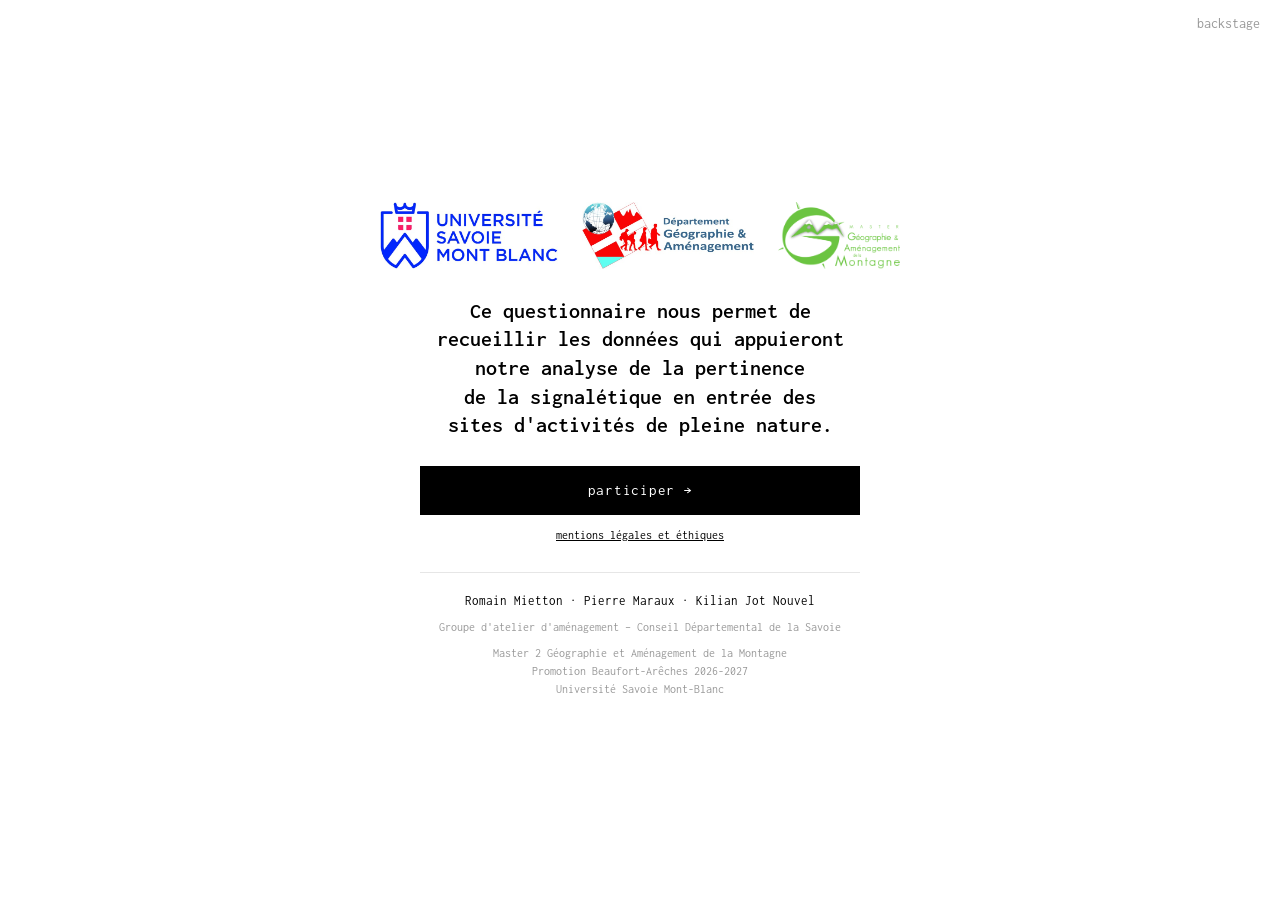
==== index.html @ c164787d "Loupe plus grande sur la situation 2" ====
<!DOCTYPE html>
<html lang="fr">
<head>
  <meta charset="UTF-8">
  <meta name="viewport" content="width=device-width, initial-scale=1.0, viewport-fit=cover">
  <title>Questionnaire sur la pertinence de la signalétique</title>
  <link rel="stylesheet" href="css/style.css?v=5">
</head>
<body class="fixed">

  <main class="center-page home">
    <div class="home-inner">

      <div class="logos">
        <img style="--ar:2.66" src="assets/logos/logo-usmb.jpg" alt="Université Savoie Mont Blanc">
        <img style="--ar:2.59" src="assets/logos/logo-geo.jpg" alt="Département Géographie et Aménagement">
        <img style="--ar:1.82" src="assets/logos/logo-gam.png" alt="Master Géographie et Aménagement de la Montagne">
      </div>

      <h1>Ce questionnaire nous permet de recueillir les données qui appuieront notre analyse de la pertinence de la signalétique en entrée des sites d'activités de pleine nature.</h1>

      <a href="survey.html" class="btn btn-primary btn-full">participer →</a>
      <p class="consent"><button type="button" class="link" id="legalOpen">mentions légales et éthiques</button></p>

      <div class="credits">
        <p class="names">Romain Mietton · Pierre Maraux · Kilian Jot Nouvel</p>
        <p>Groupe d'atelier d'aménagement – Conseil Départemental de la Savoie</p>
        <p>Master 2 Géographie et Aménagement de la Montagne<br>Promotion Beaufort-Arêches 2026-2027<br>Université Savoie Mont-Blanc</p>
      </div>

    </div>
  </main>

  <div class="modal" id="legalModal" hidden>
    <div class="modal-box legal" role="dialog" aria-modal="true" aria-labelledby="legalTitle">
      <h3 id="legalTitle">Mentions légales et éthiques</h3>

      <h4>Cadre de l'enquête</h4>
      <p>Ce questionnaire est réalisé par un groupe d'atelier d'aménagement du Master 2 Géographie et Aménagement de la Montagne (Université Savoie Mont-Blanc), pour le Conseil Départemental de la Savoie. Il porte sur la pertinence de la signalétique en entrée des sites d'activités de pleine nature.</p>

      <h4>Participation volontaire et sans engagement</h4>
      <p>Votre participation est libre et ne vous engage à rien. Vous pouvez la quitter à tout moment en fermant la page : seul un questionnaire terminé est enregistré.</p>

      <h4>Anonymat</h4>
      <p>Les réponses sont anonymes. Le questionnaire ne demande ni nom, ni adresse e-mail, ni numéro de téléphone, et n'enregistre pas votre adresse IP. Les informations de profil (tranche d'âge, situation professionnelle, genre, façon de sortir) servent uniquement à décrire l'ensemble des participants et ne permettent pas de vous identifier.</p>
      <p>Nous enregistrons aussi vos réponses aux questions, l'endroit où vous cliquez sur les images, la durée de réponse et un identifiant aléatoire qui distingue les questionnaires entre eux, sans aucun lien avec votre identité.</p>

      <h4>Utilisation des réponses</h4>
      <p>Les données servent uniquement à l'analyse menée dans le cadre de cet atelier et à sa restitution au Conseil Départemental de la Savoie, sous forme de résultats d'ensemble (statistiques, cartes de chaleur). Elles ne sont ni vendues ni transmises à des tiers à des fins commerciales.</p>

      <h4>Conservation</h4>
      <p>Les réponses ne sont pas conservées au-delà du 1er mars 2027 : elles sont supprimées au plus tard à cette date.</p>

      <h4>Hébergement et sécurité</h4>
      <p>Les réponses sont stockées dans un tableur Google (Google Sheets) géré par l'équipe de l'atelier, dont l'accès est protégé par mot de passe. Le site n'utilise ni cookie de suivi ni outil de mesure d'audience.</p>

      <h4>Vos droits</h4>
      <p>Les réponses étant anonymes, il n'est pas possible de retrouver celles d'une personne en particulier pour les consulter ou les supprimer. En cas de doute, ne validez pas le questionnaire : rien n'est enregistré avant la dernière question.</p>

      <div class="modal-actions"><button class="btn btn-primary" data-close>fermer</button></div>
    </div>
  </div>

  <script src="js/auth.js?v=5"></script>
  <script src="js/db.js?v=5"></script>
  <script>
mountResultsAccess();
  </script>
  <script>
    const legalModal = document.getElementById('legalModal');
    const legalBox = legalModal.querySelector('.modal-box');
    const closeLegal = () => { legalModal.hidden = true; };
    document.getElementById('legalOpen').addEventListener('click', () => { legalModal.hidden = false; legalBox.scrollTop = 0; });
    legalModal.querySelectorAll('[data-close]').forEach(b => b.addEventListener('click', closeLegal));
    legalModal.addEventListener('click', e => { if (e.target === legalModal) closeLegal(); });
    document.addEventListener('keydown', e => { if (e.key === 'Escape') closeLegal(); });
  </script>
</body>
</html>
---- css/style.css ----
@import url('https://fonts.googleapis.com/css2?family=Inconsolata:wght@300;400;500;600;700&display=swap');

:root {
  --bg:          #FFFFFF;
  --text:        #000000;
  --muted:       #999999;
  --soft:        #E6E6E6;
  --accent:      #BB44B9;
  --accent-dark: #802E7F;
  --err:         #FE0000;
  --t:           0.15s ease;
}

*, *::before, *::after { box-sizing: border-box; margin: 0; padding: 0; }

html, body { height: 100%; }
body {
  font-family: 'Inconsolata', ui-monospace, 'Courier New', monospace;
  background: var(--bg);
  color: var(--text);
  font-size: 16px;
  line-height: 1.4;
  -webkit-font-smoothing: antialiased;
  -webkit-tap-highlight-color: transparent;
}
button, input { font-family: inherit; color: inherit; }

body.fixed {
  height: 100vh; height: 100dvh;
  overflow: hidden; overscroll-behavior: none;
}

.progress {
  position: fixed; top: 0; left: 0; right: 0; height: 2px;
  background: var(--soft); z-index: 20;
}
.progress-fill { height: 100%; width: 0; background: var(--accent); transition: width 0.45s ease; }

.back {
  position: fixed; top: 16px; left: 20px; z-index: 20;
  background: none; border: none; cursor: pointer;
  font-size: 14px; color: var(--muted);
  visibility: hidden; transition: color var(--t);
}
.back.visible { visibility: visible; }
@media (hover: hover) { .back:hover { color: var(--text); } }

.stage {
  height: 100vh; height: 100dvh;
  display: flex; align-items: center; justify-content: center;
  padding: 56px 20px 24px; overflow: hidden;
}
.slides { width: 100%; max-width: 440px; }
.stage-signs .slides { max-width: 1100px; }
#signs {
  --sign-w: min(100%, max(220px, calc((100vh - 270px) * 4 / 3)));
  --sign-w: min(100%, max(220px, calc((100dvh - 270px) * 4 / 3)));
}
#signs .sign-meta, #signs .btn-next { width: var(--sign-w); margin-left: auto; margin-right: auto; }
#signs .q-title { text-align: center; }
#signs .btn-next { display: flex; }
#signs .sign-meta { margin-bottom: 8px; }
.slide { display: none; }
.slide.active { display: block; }

@keyframes enterFwd  { from { opacity: 0; transform: translateY(10px); }  to { opacity: 1; transform: none; } }
@keyframes enterBack { from { opacity: 0; transform: translateY(-10px); } to { opacity: 1; transform: none; } }
@keyframes exitFwd   { from { opacity: 1; } to { opacity: 0; transform: translateY(-8px); } }
@keyframes exitBack  { from { opacity: 1; } to { opacity: 0; transform: translateY(8px); } }

.q-tag {
  font-size: 12px; letter-spacing: 0.16em; text-transform: lowercase;
  color: var(--muted); margin-bottom: 10px;
}
.q-title { font-size: 22px; font-weight: 600; line-height: 1.25; margin-bottom: 22px; text-wrap: balance; }

.opts { display: grid; gap: 8px; }
.opts.cols-2 { grid-template-columns: 1fr 1fr; }
.opt {
  display: flex; align-items: center; gap: 12px;
  width: 100%; padding: 11px 14px;
  background: var(--bg); border: 1px solid var(--text); border-radius: 0;
  font-size: 15px; text-align: left; cursor: pointer;
  transition: background var(--t), color var(--t);
}

.multi .opt::before {
  content: ''; flex-shrink: 0; width: 12px; height: 12px;
  border: 1px solid currentColor; transition: background var(--t);
}
.multi .opt.sel::before {
  background: #fff url("data:image/svg+xml,%3Csvg xmlns='http://www.w3.org/2000/svg' viewBox='0 0 12 12'%3E%3Cpath d='M2.2 6.3l2.5 2.5 5-5.6' fill='none' stroke='%23000' stroke-width='1.8' stroke-linecap='round' stroke-linejoin='round'/%3E%3C/svg%3E") center / 10px 10px no-repeat;
  border-color: #fff;
}

@media (hover: hover) {
  .opt:hover { background: var(--accent); color: var(--text); }
}
.opt.sel, .opt.sel:hover { background: var(--text); color: var(--bg); }

.opts.big .opt { justify-content: center; padding: 28px 14px; font-size: 20px; font-weight: 500; }

.btn {
  display: inline-flex; align-items: center; justify-content: center;
  padding: 13px 20px; border: 1px solid var(--text); border-radius: 0;
  background: var(--bg); color: var(--text);
  font-size: 15px; letter-spacing: 0.05em; text-transform: lowercase;
  text-decoration: none; cursor: pointer;
  transition: background var(--t), color var(--t);
}
.btn-primary { background: var(--text); color: var(--bg); }
@media (hover: hover) { .btn:not(:disabled):hover { background: var(--accent); color: var(--text); } }
.btn:disabled { opacity: 0.3; cursor: default; }
.btn-full { width: 100%; }
.slide .btn-next { margin-top: 18px; }

.err { display: none; color: var(--err); font-size: 13px; margin-top: 10px; }

.sign-meta {
  display: flex; justify-content: space-between;
  font-size: 12px; letter-spacing: 0.1em; text-transform: lowercase;
  color: var(--muted); margin-bottom: 8px;
}
.sign-wrapper {
  position: relative; margin: 0 auto;
  width: var(--sign-w);
  cursor: crosshair; user-select: none; -webkit-user-select: none;
  border: 1px solid var(--text);
}
.sign-placeholder { width: 100%; aspect-ratio: 4/3; position: relative; background: var(--soft); }
.sign-click-overlay { position: absolute; inset: 0; overflow: hidden; pointer-events: none; }
.click-dot {
  position: absolute; width: 26px; height: 26px; border-radius: 50%;
  background: var(--accent); border: 2px solid #fff; box-shadow: 0 0 0 1px var(--text);
  transform: translate(-50%,-50%) scale(0);
  display: flex; align-items: center; justify-content: center;
  color: #fff; font-size: 13px; font-weight: 700; line-height: 1;
  animation: dotPop 0.22s ease forwards; pointer-events: none; z-index: 20;
}
.sign-lens {
  position: absolute; width: 220px; height: 220px;
  border: 1px solid var(--text); box-shadow: 0 0 0 3px #fff, 0 0 0 4px var(--text);
  background: var(--soft); overflow: hidden;
  transform: translate(-50%,-50%); pointer-events: none; z-index: 30;
  opacity: 0; transition: opacity var(--t);
}
.sign-lens.on { opacity: 1; }
.sign-lens-view { position: absolute; }
.sign-lens::after {
  content: ''; position: absolute; left: 50%; top: 50%; width: 6px; height: 6px;
  border-radius: 50%; background: var(--accent); box-shadow: 0 0 0 1px #fff;
  transform: translate(-50%,-50%); z-index: 30;
}
@keyframes dotPop {
  0%   { transform: translate(-50%,-50%) scale(0); }
  70%  { transform: translate(-50%,-50%) scale(1.15); }
  100% { transform: translate(-50%,-50%) scale(1); }
}
.sign-bar {
  display: flex; align-items: center; gap: 10px; margin: 10px auto 0;
  width: var(--sign-w);
  font-size: 13px; color: var(--muted);
}
.dot-pips { display: flex; gap: 4px; flex: 1; }
.pip { width: 10px; height: 10px; border-radius: 50%; border: 1px solid var(--text); transition: background 0.15s; }
.pip.on { background: var(--accent); }
.reset-link { background: none; border: none; font-size: 13px; color: var(--muted); cursor: pointer; padding: 0; }
@media (hover: hover) { .reset-link:hover { color: var(--text); } }

.sign-surface { position: absolute; inset: 0; width: 100%; height: 100%; display: block; object-fit: cover; background: var(--soft); }
.sign-grid {
  background-color: #fff;
  background-image:
    linear-gradient(to right, #d9d9d9 1px, transparent 1px),
    linear-gradient(to bottom, #d9d9d9 1px, transparent 1px);
  background-size: 12.5% 16.6667%;
}

.home-inner { width: 100%; max-width: 520px; margin: 0 auto; }
.home-inner h1, .home-inner .btn, .home-inner .credits { max-width: 440px; margin-left: auto; margin-right: auto; }
.logos {
  display: flex; align-items: center; justify-content: center;
  gap: clamp(12px, 4vw, 24px); margin: 0 auto 28px;
  width: min(100%, 520px);
}
.logos img { flex: var(--ar, 1) 1 0; min-width: 0; height: auto; display: block; }
.center-page.home h1 { font-size: 20px; line-height: 1.3; margin-bottom: 26px; text-wrap: balance; }
.credits { margin-top: 28px; padding-top: 18px; border-top: 1px solid var(--soft); }
.credits p { font-size: 12px; line-height: 1.5; color: var(--muted); margin-bottom: 8px; }
.credits p:last-child { margin-bottom: 0; }
.credits .names { color: var(--text); font-size: 13px; }
@media (min-width: 600px) { .center-page.home h1 { font-size: 22px; } }
@media (max-height: 640px) {
  .logos { margin-bottom: 16px; }
  .center-page.home h1 { font-size: 17px; margin-bottom: 16px; }
  .home-inner .consent { margin-top: 8px; }
  .credits { margin-top: 16px; padding-top: 12px; }
  .credits p { margin-bottom: 5px; font-size: 11px; }
}

.center-page {
  height: 100vh; height: 100dvh;
  display: flex; flex-direction: column; align-items: center; justify-content: center;
  padding: 24px; text-align: center;
}
.center-page .inner { width: 100%; max-width: 360px; }
.center-page .q-tag { margin-bottom: 14px; }
.center-page h1 { font-size: 24px; font-weight: 600; line-height: 1.25; margin-bottom: 32px; }
.center-page p.lead { font-size: 15px; color: var(--muted); margin-bottom: 28px; }
.center-page .btn + .btn { margin-top: 8px; }

.res-access { position: fixed; top: 12px; right: 20px; z-index: 30; }
.res-btn {
  background: none; border: none; cursor: pointer;
  font-size: 14px; color: var(--muted); padding: 4px 0; transition: color var(--t);
}
@media (hover: hover) { .res-btn:hover { color: var(--text); } }
.res-access .gate-form {
  display: none; position: absolute; right: 0; top: 100%; margin-top: 6px;
  width: 240px; max-width: calc(100vw - 40px); background: var(--bg);
}
.res-access.open .gate-form { display: flex; }

.gate-form { display: flex; gap: 0; width: 100%; max-width: 260px; margin: 0 auto; }
.gate-form input {
  flex: 1; min-width: 0; padding: 11px 12px; font-size: 15px;
  border: 1px solid var(--text); border-right: none; border-radius: 0;
  background: var(--bg); outline: none;
}
.gate-form input:focus { border-color: var(--accent); }
.gate-form button {
  padding: 0 16px; border: 1px solid var(--text); border-radius: 0;
  background: var(--text); color: var(--bg); font-size: 15px; cursor: pointer;
  transition: background var(--t), color var(--t);
}
@media (hover: hover) { .gate-form button:hover { background: var(--accent); color: var(--text); } }
.gate-form.shake { animation: shake 0.35s ease; }
.gate-form.shake input { border-color: var(--err); }
@keyframes shake {
  0%, 100% { transform: translateX(0); }
  25% { transform: translateX(-6px); }
  75% { transform: translateX(6px); }
}

.stage.stage-center { padding: 24px 20px; }
.thanks, .thanks * { text-align: center; }
.thanks h2 { font-size: 24px; font-weight: 600; margin-bottom: 10px; }
.thanks p  { font-size: 15px; color: var(--muted); }
.thanks a  { display: inline-block; margin-top: 28px; font-size: 13px; color: var(--muted); text-decoration: underline; }
@media (hover: hover) { .thanks a:hover { color: var(--text); } }

.results-bar {
  display: flex; align-items: center; justify-content: space-between; gap: 12px;
  padding: 14px 24px; border-bottom: 1px solid var(--text);
  position: sticky; top: 0; background: var(--bg); z-index: 50;
}
.results-bar .actions { display: flex; gap: 8px; }
.results-bar .btn { padding: 7px 14px; font-size: 13px; }
.results-bar .count { font-size: 13px; color: var(--muted); }
.status { margin-left: 12px; }
.status.off { color: var(--err); }
.results-wrap { max-width: 1100px; margin: 0 auto; padding: 24px 24px 64px; }
.results-h { font-size: 15px; font-weight: 600; margin: 28px 0 10px; }
.panel { border: 1px solid var(--text); padding: 16px; margin-bottom: 8px; }
.panel-title { font-size: 15px; font-weight: 600; margin-bottom: 14px; }
.empty { font-size: 13px; color: var(--muted); }
.stats-row { display: grid; grid-template-columns: repeat(auto-fit, minmax(120px, 1fr)); gap: 8px; margin-bottom: 12px; }
.stat-card { border: 1px solid var(--text); padding: 16px 14px; }
.stat-val { font-size: 28px; font-weight: 600; line-height: 1; margin-bottom: 6px; }
.stat-lbl { font-size: 12px; color: var(--muted); letter-spacing: 0.08em; text-transform: lowercase; }
.bar-row { display: flex; align-items: center; gap: 12px; margin-bottom: 10px; }
.bar-lbl { width: 250px; font-size: 13px; text-align: left; flex-shrink: 0; line-height: 1.25; }
.bar-track { flex: 1; background: var(--soft); height: 16px; }
.bar-fill { height: 100%; background: var(--text); transition: width 0.8s ease; }
.bar-val { width: 120px; font-size: 13px; flex-shrink: 0; }
.bar-val span { color: var(--muted); }
@media (max-width: 700px) {
  .bar-row { flex-wrap: wrap; gap: 4px 12px; }
  .bar-lbl { width: 100%; }
  .bar-val { width: auto; }
}
.heatmaps-grid { display: grid; gap: 12px; grid-template-columns: repeat(auto-fit, minmax(260px, 1fr)); }
.hmap-card { border: 1px solid var(--text); overflow: hidden; }
.hmap-header { padding: 10px 14px; border-bottom: 1px solid var(--text); display: flex; align-items: center; justify-content: space-between; }
.hmap-title { font-size: 14px; font-weight: 600; }
.hmap-badge { font-size: 13px; color: var(--muted); }
.hmap-body  { position: relative; width: 100%; isolation: isolate; }

.live { color: var(--accent-dark); }
.live.error { color: var(--err); }
.local-note { border: 1px solid var(--accent); padding: 10px 14px; font-size: 13px; margin-bottom: 24px; }
.btn-danger { color: var(--err); border-color: var(--err); }
@media (hover: hover) { .btn-danger:not(:disabled):hover { background: var(--err); color: #fff; border-color: var(--err); } }
.btn-danger:disabled { opacity: 0.3; }
.modal {
  position: fixed; inset: 0; z-index: 100; background: rgba(0,0,0,0.55);
  display: flex; align-items: center; justify-content: center; padding: 20px;
}
.modal[hidden] { display: none; }
.modal-box { background: var(--bg); border: 1px solid var(--text); padding: 28px; width: 100%; max-width: 420px; }
.modal-box[hidden], .modal-box [hidden] { display: none; }
.modal-box h3 { font-size: 18px; font-weight: 600; margin-bottom: 10px; }
.modal-box p { font-size: 14px; color: var(--muted); margin-bottom: 18px; }
.modal-box p b { color: var(--text); }
.modal-input {
  width: 100%; padding: 11px 12px; margin-bottom: 14px; font-size: 15px;
  border: 1px solid var(--text); border-radius: 0; background: var(--bg); outline: none;
}
.modal-input:focus { border-color: var(--err); }
.modal-actions { display: flex; gap: 8px; justify-content: flex-end; flex-wrap: wrap; }
.modal-box .err { margin: -6px 0 12px; }

.consent { font-size: 12px; color: var(--muted); text-align: center; margin: 12px auto 0; }
.link { background: none; border: none; padding: 0; font-size: inherit; color: var(--text); text-decoration: underline; cursor: pointer; }
.link:focus-visible { outline: 1px solid var(--text); outline-offset: 3px; }
@media (hover: hover) { .link:hover { color: var(--accent-dark); } }
.modal-box.legal { max-width: 560px; max-height: calc(100vh - 40px); max-height: calc(100dvh - 40px); overflow-y: auto; overscroll-behavior: contain; text-align: left; }
.legal h3 { margin-bottom: 16px; }
.legal h4 { font-size: 14px; font-weight: 600; margin: 18px 0 6px; }
.legal p { font-size: 14px; line-height: 1.55; color: var(--text); margin-bottom: 8px; }
.legal .modal-actions { margin-top: 22px; }

@media (max-width: 480px) {
  .q-title { font-size: 20px; margin-bottom: 18px; }
  .bar-lbl { width: 90px; }
}
@media (max-height: 700px) {
  .stage { padding-top: 44px; padding-bottom: 12px; }
  .q-title { margin-bottom: 14px; }
  .opts { gap: 6px; }
  .opt { padding: 9px 12px; }
  .slide .btn-next { margin-top: 12px; }
}
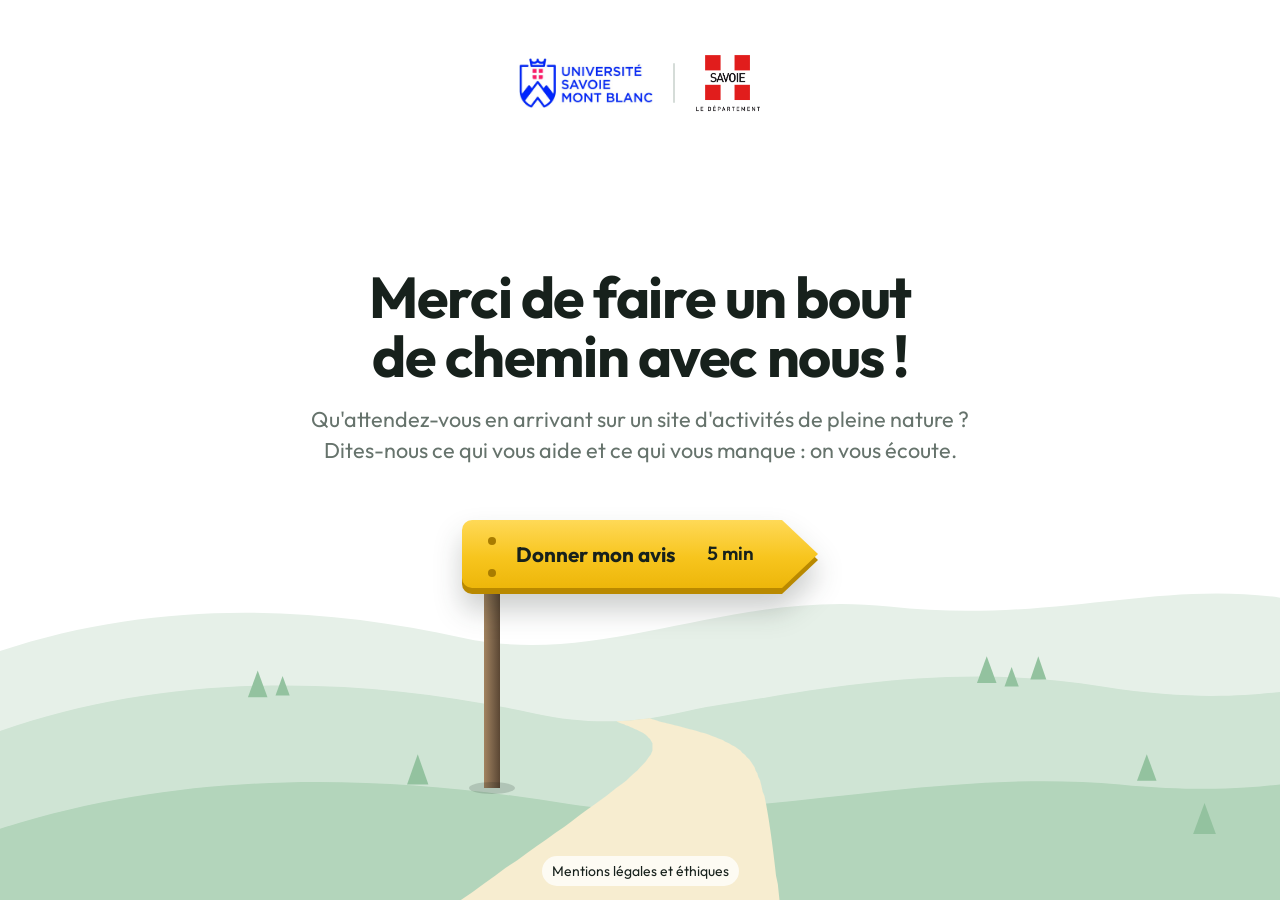
==== commit b12e7e75: "Version finale du questionnaire - Nouvelle interface et questions revues une par une - Fréquence et " ====
--- a/index.html
+++ b/index.html
@@ -4,31 +4,40 @@
   <meta charset="UTF-8">
   <meta name="viewport" content="width=device-width, initial-scale=1.0, viewport-fit=cover">
   <title>Questionnaire sur la pertinence de la signalétique</title>
-  <link rel="stylesheet" href="css/style.css?v=5">
+  <link rel="stylesheet" href="css/style.css?v=14">
 </head>
 <body class="fixed">
 
-  <main class="center-page home">
+  <svg class="hills" viewBox="0 110 1440 370" preserveAspectRatio="xMidYMax slice" aria-hidden="true">
+    <path class="hill-far"  d="M0 200 C180 140 360 150 520 185 C680 220 820 130 1000 150 C1180 170 1300 120 1440 140 V480 H0 Z"/>
+    <path class="hill-mid"  d="M0 290 C200 220 420 230 600 270 C700 292 760 268 800 262 C900 248 1060 210 1240 240 C1340 256 1400 250 1440 246 V480 H0 Z"/>
+    <g class="pines"><path d="M290 222 L279 252 H301 Z"/><path d="M318 228 L310 250 H326 Z"/><path d="M1110 206 L1099 236 H1121 Z"/><path d="M1138 218 L1130 240 H1146 Z"/><path d="M1168 206 L1159 232 H1177 Z"/><path d="M470 316 L458 350 H482 Z"/><path d="M1290 316 L1279 346 H1301 Z"/></g>
+    <path class="hill-near" d="M0 400 C220 330 440 340 640 372 C820 400 1040 330 1260 350 C1360 360 1420 352 1440 350 V480 H0 Z"/>
+    <clipPath id="belowCrest"><path d="M0 290 C200 220 420 230 600 270 C700 292 760 268 800 262 C900 248 1060 210 1240 240 C1340 256 1400 250 1440 246 V480 H0 Z"/></clipPath>
+    <path class="path" clip-path="url(#belowCrest)" d="M369 588.0 L370 587.3 L373 585.3 L377 581.9 L384 577.3 L392 571.5 L401 564.8 L412 557.1 L423 548.8 L436 539.8 L449 530.5 L462 520.8 L476 510.9 L490 500.9 L504 491.0 L517 481.1 L531 471.5 L544 462.0 L557 452.8 L569 443.9 L582 435.3 L593 427.1 L604 419.2 L615 411.7 L625 404.4 L635 397.6 L644 391.0 L652 384.8 L660 378.9 L668 373.3 L675 368.0 L682 363.0 L688 358.2 L694 353.6 L700 349.3 L705 345.3 L709 341.4 L713 337.7 L717 334.3 L720 331.0 L723 327.8 L726 324.8 L728 322.0 L730 319.3 L732 316.8 L733 314.3 L734 312.0 L734 309.8 L734 307.7 L734 305.7 L734 303.8 L733 302.0 L732 300.2 L731 298.6 L729 297.0 L728 295.5 L726 294.0 L724 292.6 L722 291.3 L719 290.0 L717 288.8 L714 287.6 L712 286.5 L709 285.4 L707 284.4 L704 283.4 L702 282.4 L699 281.5 L697 280.6 L695 279.8 L694 279.0 L692 278.2 L691 277.4 L690 276.7 L689 276.0 L688 275.3 L688 274.6 L689 274.0 L689 273.4 L690 272.8 L691 272.2 L693 271.7 L694 271.1 L696 270.6 L698 270.1 L701 269.6 L703 269.2 L706 268.7 L709 268.3 L712 267.8 L714 267.4 L744 267.4 L742 267.8 L740 268.3 L738 268.7 L736 269.2 L734 269.6 L733 270.1 L731 270.6 L730 271.1 L729 271.7 L728 272.2 L728 272.8 L728 273.4 L729 274.0 L729 274.6 L731 275.3 L732 276.0 L734 276.7 L736 277.4 L739 278.2 L741 279.0 L744 279.8 L748 280.6 L751 281.5 L755 282.4 L759 283.4 L763 284.4 L767 285.4 L771 286.5 L775 287.6 L780 288.8 L784 290.0 L788 291.3 L793 292.6 L797 294.0 L801 295.5 L805 297.0 L809 298.6 L813 300.2 L816 302.0 L820 303.8 L823 305.7 L827 307.7 L830 309.8 L833 312.0 L835 314.3 L838 316.8 L840 319.3 L843 322.0 L845 324.8 L847 327.8 L849 331.0 L850 334.3 L852 337.7 L853 341.4 L855 345.3 L856 349.3 L857 353.6 L858 358.2 L860 363.0 L861 368.0 L862 373.3 L863 378.9 L864 384.8 L865 391.0 L866 397.6 L867 404.4 L868 411.7 L869 419.2 L870 427.1 L871 435.3 L872 443.9 L873 452.8 L875 462.0 L876 471.5 L877 481.1 L879 491.0 L880 500.9 L882 510.9 L883 520.8 L885 530.5 L886 539.8 L888 548.8 L889 557.1 L890 564.8 L891 571.5 L892 577.3 L893 581.9 L893 585.3 L894 587.3 L894 588.0 Z"/>
+  </svg>
+
+  <main class="home">
     <div class="home-inner">
 
       <div class="logos">
-        <img style="--ar:2.66" src="assets/logos/logo-usmb.jpg" alt="Université Savoie Mont Blanc">
-        <img style="--ar:2.59" src="assets/logos/logo-geo.jpg" alt="Département Géographie et Aménagement">
-        <img style="--ar:1.82" src="assets/logos/logo-gam.png" alt="Master Géographie et Aménagement de la Montagne">
+        <img class="usmb" src="assets/logos/logo-usmb.jpg" alt="Université Savoie Mont Blanc">
+        <span class="logos-sep" aria-hidden="true"></span>
+        <img class="savoie" src="assets/logos/logo-savoie.png" alt="Savoie, le Département">
       </div>
 
-      <h1>Ce questionnaire nous permet de recueillir les données qui appuieront notre analyse de la pertinence de la signalétique en entrée des sites d'activités de pleine nature.</h1>
+      <h1>Merci de faire un bout de chemin avec nous&nbsp;!</h1>
+      <p class="intro"><span>Qu'attendez-vous en arrivant sur un site d'activités de pleine nature&nbsp;?</span> <span>Dites-nous ce qui vous aide et ce qui vous manque&nbsp;: on vous écoute.</span></p>
 
-      <a href="survey.html" class="btn btn-primary btn-full">participer →</a>
-      <p class="consent"><button type="button" class="link" id="legalOpen">mentions légales et éthiques</button></p>
-
-      <div class="credits">
-        <p class="names">Romain Mietton · Pierre Maraux · Kilian Jot Nouvel</p>
-        <p>Groupe d'atelier d'aménagement – Conseil Départemental de la Savoie</p>
-        <p>Master 2 Géographie et Aménagement de la Montagne<br>Promotion Beaufort-Arêches 2026-2027<br>Université Savoie Mont-Blanc</p>
+      <div class="signpost">
+        <span class="pole" aria-hidden="true"></span>
+        <a href="survey.html" class="start">
+          <span class="start-plate"><span class="start-label">Donner mon avis</span><span class="start-time">5&nbsp;min</span></span>
+        </a>
       </div>
 
     </div>
+    <footer class="home-foot"><button type="button" class="link" id="legalOpen">Mentions légales et éthiques</button></footer>
   </main>
 
   <div class="modal" id="legalModal" hidden>
@@ -36,17 +45,20 @@
       <h3 id="legalTitle">Mentions légales et éthiques</h3>
 
       <h4>Cadre de l'enquête</h4>
-      <p>Ce questionnaire est réalisé par un groupe d'atelier d'aménagement du Master 2 Géographie et Aménagement de la Montagne (Université Savoie Mont-Blanc), pour le Conseil Départemental de la Savoie. Il porte sur la pertinence de la signalétique en entrée des sites d'activités de pleine nature.</p>
+      <p>Ce questionnaire est réalisé par un groupe d'atelier d'aménagement du Master 2 Géographie et Aménagement de la Montagne (Université Savoie Mont Blanc), pour le Conseil départemental de la Savoie. Il porte sur la pertinence de la signalétique en entrée des sites d'activités de pleine nature.</p>
 
       <h4>Participation volontaire et sans engagement</h4>
       <p>Votre participation est libre et ne vous engage à rien. Vous pouvez la quitter à tout moment en fermant la page : seul un questionnaire terminé est enregistré.</p>
 
       <h4>Anonymat</h4>
-      <p>Les réponses sont anonymes. Le questionnaire ne demande ni nom, ni adresse e-mail, ni numéro de téléphone, et n'enregistre pas votre adresse IP. Les informations de profil (tranche d'âge, situation professionnelle, genre, façon de sortir) servent uniquement à décrire l'ensemble des participants et ne permettent pas de vous identifier.</p>
-      <p>Nous enregistrons aussi vos réponses aux questions, l'endroit où vous cliquez sur les images, la durée de réponse et un identifiant aléatoire qui distingue les questionnaires entre eux, sans aucun lien avec votre identité.</p>
+      <p>Les réponses sont anonymes. Le questionnaire ne demande ni nom ni numéro de téléphone, et n'enregistre pas votre adresse IP. Les informations de profil (tranche d'âge, situation professionnelle, département ou pays d'origine, genre, personnes avec qui vous sortez) servent uniquement à décrire l'ensemble des participants et ne permettent pas de vous identifier.</p>
+      <p>Nous enregistrons aussi vos réponses aux questions, y compris les réponses libres et votre avis sur l'enquête, les points que vous placez sur les photos de panneaux, vos notes des installations d'accueil, la durée de réponse et un identifiant aléatoire qui distingue les questionnaires entre eux, sans aucun lien avec votre identité. Merci de ne pas indiquer dans les réponses libres d'informations permettant de vous identifier.</p>
+
+      <h4>Adresse e-mail (facultative)</h4>
+      <p>À la fin du questionnaire, vous pouvez laisser votre adresse e-mail pour recevoir les résultats de l'enquête. C'est facultatif. Elle est enregistrée dans une liste séparée, sans lien avec vos réponses, et sert uniquement à vous envoyer les résultats. Elle n'est ni transmise ni réutilisée, et elle est supprimée une fois les résultats envoyés, au plus tard le 1er mars 2027.</p>
 
       <h4>Utilisation des réponses</h4>
-      <p>Les données servent uniquement à l'analyse menée dans le cadre de cet atelier et à sa restitution au Conseil Départemental de la Savoie, sous forme de résultats d'ensemble (statistiques, cartes de chaleur). Elles ne sont ni vendues ni transmises à des tiers à des fins commerciales.</p>
+      <p>Les données servent uniquement à l'analyse menée dans le cadre de cet atelier et à sa restitution au Conseil départemental de la Savoie, sous forme de résultats d'ensemble (statistiques, cartes de chaleur). Elles ne sont ni vendues ni transmises à des tiers à des fins commerciales.</p>
 
       <h4>Conservation</h4>
       <p>Les réponses ne sont pas conservées au-delà du 1er mars 2027 : elles sont supprimées au plus tard à cette date.</p>
@@ -55,16 +67,24 @@
       <p>Les réponses sont stockées dans un tableur Google (Google Sheets) géré par l'équipe de l'atelier, dont l'accès est protégé par mot de passe. Le site n'utilise ni cookie de suivi ni outil de mesure d'audience.</p>
 
       <h4>Vos droits</h4>
-      <p>Les réponses étant anonymes, il n'est pas possible de retrouver celles d'une personne en particulier pour les consulter ou les supprimer. En cas de doute, ne validez pas le questionnaire : rien n'est enregistré avant la dernière question.</p>
+      <p>Les réponses étant anonymes, il n'est pas possible de retrouver celles d'une personne en particulier pour les consulter ou les supprimer. En cas de doute, ne validez pas le questionnaire : rien n'est enregistré tant que vous n'avez pas cliqué sur «&nbsp;Envoyer mes réponses&nbsp;».</p>
+      <p>Si vous avez laissé votre adresse e-mail, vous pouvez demander à tout moment qu'elle soit supprimée en écrivant à <a href="mailto:atelier.cd73.gam@gmail.com">atelier.cd73.gam@gmail.com</a>.</p>
 
-      <div class="modal-actions"><button class="btn btn-primary" data-close>fermer</button></div>
+      <div class="legal-logos">
+        <img style="--ar:2.66" src="assets/logos/logo-usmb.jpg" alt="Université Savoie Mont Blanc">
+        <img style="--ar:2.59" src="assets/logos/logo-geo.jpg" alt="Département Géographie et Aménagement">
+        <img style="--ar:1.82" src="assets/logos/logo-gam.png" alt="Master Géographie et Aménagement de la Montagne">
+        <img style="--ar:1.15" src="assets/logos/logo-savoie.png" alt="Savoie, le Département">
+      </div>
+
+      <div class="modal-actions"><button class="btn" data-close>Retour</button></div>
     </div>
   </div>
 
-  <script src="js/auth.js?v=5"></script>
-  <script src="js/db.js?v=5"></script>
+  <script src="js/auth.js?v=6"></script>
+  <script src="js/db.js?v=7"></script>
   <script>
-mountResultsAccess();
+mountResultsAccess({ tree: true });
   </script>
   <script>
     const legalModal = document.getElementById('legalModal');
@@ -74,6 +94,17 @@
     legalModal.querySelectorAll('[data-close]').forEach(b => b.addEventListener('click', closeLegal));
     legalModal.addEventListener('click', e => { if (e.target === legalModal) closeLegal(); });
     document.addEventListener('keydown', e => { if (e.key === 'Escape') closeLegal(); });
+
+    const pole = document.querySelector('.pole');
+    const hills = document.querySelector('.hills');
+    function plantPole () {
+      const top = pole.parentElement.getBoundingClientRect().top + pole.offsetTop;
+      const ground = window.innerHeight - hills.getBoundingClientRect().height * 0.34;
+      pole.style.height = Math.max(36, Math.round(ground - top)) + 'px';
+    }
+    plantPole();
+    window.addEventListener('resize', plantPole);
+    document.fonts && document.fonts.ready.then(plantPole);
   </script>
 </body>
 </html>
--- a/css/style.css
+++ b/css/style.css
@@ -1,202 +1,664 @@
-@import url('https://fonts.googleapis.com/css2?family=Inconsolata:wght@300;400;500;600;700&display=swap');
+@import url('https://fonts.googleapis.com/css2?family=Outfit:wght@400;500;600;700;800&display=swap');
 
 :root {
-  --bg:          #FFFFFF;
-  --text:        #000000;
-  --muted:       #999999;
-  --soft:        #E6E6E6;
-  --accent:      #BB44B9;
-  --accent-dark: #802E7F;
-  --err:         #FE0000;
-  --t:           0.15s ease;
+  --paper: #FFFFFF;
+  --mist:  #EEF2F0;
+  --line:  #D5DCD8;
+  --ink:   #17211C;
+  --muted: #66736C;
+  --plate: #F7C51E;
+  --plate-dark: #DDAA00;
+  --blaze: #E2231A;
+  --err:   #D11A12;
+  --r-tile: 14px;
+  --r-img:  18px;
+  --t: 0.16s ease;
+  --pole:  #7A6249;
+  --hills-h: clamp(170px, max(32vh, 25.7vw), 420px);
+  --band-h: clamp(110px, 20vh, 230px);
+  --display: 'Outfit', system-ui, sans-serif;
+  --body: 'Outfit', system-ui, sans-serif;
+}
+@media (orientation: portrait) {
+  :root { --hills-h: clamp(200px, 40vh, 520px); --band-h: clamp(100px, 15vh, 170px); }
 }
 
 *, *::before, *::after { box-sizing: border-box; margin: 0; padding: 0; }
 
 html, body { height: 100%; }
 body {
-  font-family: 'Inconsolata', ui-monospace, 'Courier New', monospace;
-  background: var(--bg);
-  color: var(--text);
-  font-size: 16px;
-  line-height: 1.4;
+  font-family: var(--body);
+  background: var(--paper);
+  color: var(--ink);
+  font-size: 17px;
+  line-height: 1.45;
   -webkit-font-smoothing: antialiased;
   -webkit-tap-highlight-color: transparent;
 }
-button, input { font-family: inherit; color: inherit; }
+button, input, textarea { font-family: inherit; color: inherit; }
+:focus-visible { outline: 3px solid var(--ink); outline-offset: 3px; }
 
 body.fixed {
   height: 100vh; height: 100dvh;
   overflow: hidden; overscroll-behavior: none;
 }
 
+@media (prefers-reduced-motion: reduce) {
+  *, *::before, *::after { animation-duration: 0.01ms !important; transition-duration: 0.01ms !important; }
+}
+
+/* barre d'avancement */
 .progress {
-  position: fixed; top: 0; left: 0; right: 0; height: 2px;
-  background: var(--soft); z-index: 20;
-}
-.progress-fill { height: 100%; width: 0; background: var(--accent); transition: width 0.45s ease; }
+  position: fixed; top: 24px; left: 50%; z-index: 20; transform: translateX(-50%);
+  width: min(480px, calc(100vw - 136px)); height: 8px;
+  background: var(--mist); border-radius: 999px;
+}
+.progress-fill {
+  position: relative; height: 100%; width: 0; min-width: 8px;
+  background: var(--ink); border-radius: 999px;
+  transition: width 0.5s cubic-bezier(.3,.7,.2,1);
+}
+.progress-fill::after {
+  content: ''; position: absolute; right: -6px; top: 50%; transform: translateY(-50%);
+  width: 18px; height: 18px; border-radius: 50%;
+  background: var(--plate); border: 3px solid var(--ink);
+}
 
 .back {
-  position: fixed; top: 16px; left: 20px; z-index: 20;
-  background: none; border: none; cursor: pointer;
-  font-size: 14px; color: var(--muted);
-  visibility: hidden; transition: color var(--t);
+  position: fixed; top: 10px; left: 16px; z-index: 21;
+  width: 36px; height: 36px; border-radius: 50%;
+  display: flex; align-items: center; justify-content: center;
+  background: var(--mist); border: none; cursor: pointer;
+  visibility: hidden; transition: background var(--t);
+}
+.back::before {
+  content: ''; width: 9px; height: 9px; margin-left: 3px;
+  border-left: 2.5px solid var(--ink); border-bottom: 2.5px solid var(--ink);
+  transform: rotate(45deg);
 }
 .back.visible { visibility: visible; }
-@media (hover: hover) { .back:hover { color: var(--text); } }
+@media (hover: hover) { .back:hover { background: var(--line); } }
 
 .stage {
+  position: relative; z-index: 1;
   height: 100vh; height: 100dvh;
   display: flex; align-items: center; justify-content: center;
-  padding: 56px 20px 24px; overflow: hidden;
-}
-.slides { width: 100%; max-width: 440px; }
+  padding: 64px 20px calc(var(--band-h) * 0.55); overflow: hidden;
+}
+.slides { width: 100%; max-width: 480px; }
 .stage-signs .slides { max-width: 1100px; }
-#signs {
-  --sign-w: min(100%, max(220px, calc((100vh - 270px) * 4 / 3)));
-  --sign-w: min(100%, max(220px, calc((100dvh - 270px) * 4 / 3)));
-}
-#signs .sign-meta, #signs .btn-next { width: var(--sign-w); margin-left: auto; margin-right: auto; }
-#signs .q-title { text-align: center; }
-#signs .btn-next { display: flex; }
-#signs .sign-meta { margin-bottom: 8px; }
+
 .slide { display: none; }
 .slide.active { display: block; }
 
-@keyframes enterFwd  { from { opacity: 0; transform: translateY(10px); }  to { opacity: 1; transform: none; } }
-@keyframes enterBack { from { opacity: 0; transform: translateY(-10px); } to { opacity: 1; transform: none; } }
-@keyframes exitFwd   { from { opacity: 1; } to { opacity: 0; transform: translateY(-8px); } }
-@keyframes exitBack  { from { opacity: 1; } to { opacity: 0; transform: translateY(8px); } }
-
-.q-tag {
-  font-size: 12px; letter-spacing: 0.16em; text-transform: lowercase;
-  color: var(--muted); margin-bottom: 10px;
-}
-.q-title { font-size: 22px; font-weight: 600; line-height: 1.25; margin-bottom: 22px; text-wrap: balance; }
-
-.opts { display: grid; gap: 8px; }
+@keyframes enterFwd  { from { opacity: 0; transform: translateX(28px); }  to { opacity: 1; transform: none; } }
+@keyframes enterBack { from { opacity: 0; transform: translateX(-28px); } to { opacity: 1; transform: none; } }
+@keyframes exitFwd   { from { opacity: 1; } to { opacity: 0; transform: translateX(-20px); } }
+@keyframes exitBack  { from { opacity: 1; } to { opacity: 0; transform: translateX(20px); } }
+
+.q-title {
+  font-family: var(--display); font-weight: 700;
+  font-size: 30px; line-height: 1.12; letter-spacing: -0.015em;
+  margin-bottom: 24px; text-wrap: balance;
+}
+
+/* réponses */
+.opts { display: grid; gap: 10px; }
 .opts.cols-2 { grid-template-columns: 1fr 1fr; }
 .opt {
   display: flex; align-items: center; gap: 12px;
-  width: 100%; padding: 11px 14px;
-  background: var(--bg); border: 1px solid var(--text); border-radius: 0;
-  font-size: 15px; text-align: left; cursor: pointer;
+  width: 100%; min-height: 54px; padding: 13px 16px;
+  background: var(--paper); border: 2px solid var(--line); border-radius: var(--r-tile);
+  font-size: 17px; font-weight: 500; line-height: 1.25; text-align: left; cursor: pointer;
+  transition: border-color var(--t), background var(--t), color var(--t), transform 0.1s ease;
+}
+.opt:active { transform: scale(0.98); }
+@media (hover: hover) { .opt:hover { border-color: var(--ink); } }
+.opt.sel, .opt.sel:hover { background: var(--ink); border-color: var(--ink); color: var(--paper); }
+.opt small { display: block; margin-top: 2px; font-size: 14px; font-weight: 400; color: var(--muted); }
+.opt.sel small { color: #B9C4BE; }
+.opts:not(.multi) .opt.sel, .opts:not(.multi) .opt.sel:hover { background: var(--plate); border-color: var(--plate); color: var(--ink); }
+.opts:not(.multi) .opt.sel small { color: rgba(23, 33, 28, 0.72); }
+
+.multi .opt::before {
+  content: ''; flex-shrink: 0; width: 22px; height: 22px;
+  border: 2px solid var(--line); border-radius: 7px; background: var(--paper);
+  transition: background var(--t), border-color var(--t);
+}
+.multi .opt.sel::before {
+  border-color: var(--plate);
+  background: var(--plate) url("data:image/svg+xml,%3Csvg xmlns='http://www.w3.org/2000/svg' viewBox='0 0 16 16'%3E%3Cpath d='M3.5 8.4l3 3 6-6.6' fill='none' stroke='%2317211C' stroke-width='2.4' stroke-linecap='round' stroke-linejoin='round'/%3E%3C/svg%3E") center / 15px no-repeat;
+}
+
+/* pastilles d'activités + encadré des niveaux */
+.opts.chips { display: flex; flex-wrap: wrap; gap: 8px; }
+.chip { width: auto; min-height: 44px; padding: 9px 16px 9px 12px; gap: 8px; border-radius: 999px; font-size: 16px; }
+.multi .chip::before { width: 18px; height: 18px; border-radius: 50%; }
+.multi .chip.sel::before { background-size: 12px; }
+
+.act-count { margin: -12px 0 18px; font-size: 16px; color: var(--muted); }
+.act-count.bump { animation: bump 0.4s ease; color: var(--ink); }
+@keyframes bump { 25% { transform: translateX(-4px); } 50% { transform: translateX(4px); } 75% { transform: translateX(-2px); } }
+.full .chip:not(.sel) { opacity: 0.4; cursor: default; }
+.full .chip-add, .full .chip-form { display: none; }
+
+.chip-add {
+  display: inline-flex; align-items: center; min-height: 44px; padding: 9px 16px;
+  border: 2px dashed var(--line); border-radius: 999px; background: transparent;
+  font-size: 16px; font-weight: 500; color: var(--muted); cursor: pointer;
+  transition: border-color var(--t), color var(--t);
+}
+@media (hover: hover) { .chip-add:hover { border-color: var(--ink); color: var(--ink); } }
+.chip-add[hidden], .chip-form[hidden] { display: none; }
+.chip-form {
+  display: inline-flex; align-items: center; min-height: 44px; padding: 3px 3px 3px 14px;
+  border: 2px solid var(--ink); border-radius: 999px; background: var(--paper);
+}
+.chip-form input { width: 150px; border: none; outline: none; background: transparent; font-size: 16px; }
+.chip-form button {
+  border: none; border-radius: 999px; padding: 7px 14px; cursor: pointer;
+  background: var(--ink); color: var(--paper); font-size: 14px; font-weight: 600;
+}
+
+.chip .chip-lvl { margin: 0 0 0 -2px; font-size: 14px; font-weight: 600; color: var(--plate); }
+.chip .chip-lvl::before { content: '· '; color: #B9C4BE; }
+.chip.open { box-shadow: 0 0 0 3px var(--plate); }
+
+/* bulle du niveau, accrochée sous la pastille */
+.opts.chips { position: relative; }
+.level-pop {
+  position: absolute; z-index: 5; width: 330px; max-width: 100%;
+  padding: 14px 12px 12px; border-radius: 20px; background: var(--paper);
+  box-shadow: 0 0 0 1px var(--line), 0 14px 34px rgba(23, 33, 28, 0.16);
+}
+.level-pop[hidden] { display: none; }
+.level-pop::before {
+  content: ''; position: absolute; top: -7px; left: var(--arrow); width: 14px; height: 14px;
+  background: var(--paper); box-shadow: -1px -1px 0 var(--line);
+  transform: translateX(-50%) rotate(45deg);
+}
+.level-pop.up::before { top: auto; bottom: -7px; box-shadow: 1px 1px 0 var(--line); }
+.level-pop.new { animation: popIn 0.18s ease; }
+.level-pop.up.new { animation-name: popInUp; }
+@keyframes popIn   { from { opacity: 0; transform: translateY(-6px); } to { opacity: 1; transform: none; } }
+@keyframes popInUp { from { opacity: 0; transform: translateY(6px); }  to { opacity: 1; transform: none; } }
+.level-q { margin: 0 4px 10px; font-size: 16px; }
+.seg { display: flex; gap: 4px; padding: 4px; background: var(--mist); border-radius: 15px; }
+.seg-btn {
+  flex: 1; display: flex; flex-direction: column; align-items: center; gap: 3px;
+  padding: 10px 8px 9px; border: none; border-radius: 11px;
+  background: transparent; cursor: pointer;
+  font-size: 14px; font-weight: 600; color: var(--muted);
   transition: background var(--t), color var(--t);
 }
-
-.multi .opt::before {
-  content: ''; flex-shrink: 0; width: 12px; height: 12px;
-  border: 1px solid currentColor; transition: background var(--t);
-}
-.multi .opt.sel::before {
-  background: #fff url("data:image/svg+xml,%3Csvg xmlns='http://www.w3.org/2000/svg' viewBox='0 0 12 12'%3E%3Cpath d='M2.2 6.3l2.5 2.5 5-5.6' fill='none' stroke='%23000' stroke-width='1.8' stroke-linecap='round' stroke-linejoin='round'/%3E%3C/svg%3E") center / 10px 10px no-repeat;
-  border-color: #fff;
-}
-
-@media (hover: hover) {
-  .opt:hover { background: var(--accent); color: var(--text); }
-}
-.opt.sel, .opt.sel:hover { background: var(--text); color: var(--bg); }
-
-.opts.big .opt { justify-content: center; padding: 28px 14px; font-size: 20px; font-weight: 500; }
-
+.seg-btn svg { width: 24px; height: 14px; display: block; fill: #BAC4BE; transition: fill var(--t); }
+@media (hover: hover) { .seg-btn:not(.sel):hover { color: var(--ink); } .seg-btn:not(.sel):hover svg { fill: var(--muted); } }
+.seg-btn.sel { background: var(--ink); color: var(--paper); }
+.seg-btn.sel svg { fill: var(--plate); }
+
+/* fréquence : une ligne par activité choisie */
+.freq-list { display: grid; gap: 12px; }
+.freq-row {
+  border-radius: 20px; background: var(--mist);
+  transition: opacity 0.3s ease, box-shadow var(--t);
+}
+.freq-row.todo:not(.open) { opacity: 0.5; }
+@media (hover: hover) { .freq-row:not(.open):hover { box-shadow: inset 0 0 0 2px var(--ink); opacity: 1; } }
+.freq-head {
+  display: flex; align-items: center; justify-content: space-between; gap: 12px;
+  width: 100%; min-height: 54px; padding: 8px 10px 8px 18px; border: none; background: none; cursor: pointer;
+  font: inherit; color: var(--ink); text-align: left;
+}
+.freq-name { font-size: 16px; font-weight: 600; line-height: 1.2; overflow-wrap: anywhere; }
+.freq-val {
+  flex-shrink: 0; padding: 6px 12px; border-radius: 999px;
+  background: var(--plate); font-size: 14px; font-weight: 600;
+  transition: opacity 0.25s ease 0.12s, transform 0.35s cubic-bezier(0.2, 0.9, 0.3, 1.2) 0.12s;
+}
+.freq-val:empty, .freq-row.open .freq-val { opacity: 0; transform: translateX(-14px) scale(0.9); transition-delay: 0s; }
+.freq-body { display: grid; grid-template-rows: 0fr; transition: grid-template-rows 0.34s cubic-bezier(0.4, 0, 0.2, 1); }
+.freq-row.open .freq-body { grid-template-rows: 1fr; }
+.freq-inner { min-height: 0; overflow: hidden; }
+.freq-inner .freq-opts { margin: 0 12px 12px; opacity: 0; transition: opacity 0.2s ease; }
+.freq-row.open .freq-opts { opacity: 1; transition-delay: 0.1s; }
+.freq-opts { display: grid; grid-template-columns: 1fr 1fr; gap: 4px; padding: 4px; background: var(--paper); border-radius: 15px; }
+.freq-btn {
+  min-height: 46px; padding: 10px 12px; border: none; border-radius: 11px; background: transparent; cursor: pointer;
+  font-size: 15px; font-weight: 500; line-height: 1.2; text-align: center; color: var(--ink);
+  transition: background var(--t), color var(--t);
+}
+@media (hover: hover) { .freq-btn:not(.sel):hover { background: var(--mist); } }
+.freq-btn.sel { background: var(--plate); font-weight: 600; }
+
+/* question activités : un peu plus large pour les pastilles */
+.stage-wide .slides { max-width: 660px; }
+
+@media (max-width: 480px) {
+  .opts.multi .precise-box { padding-left: 16px; }
+  .opts.chips { gap: 6px; }
+  .chip, .chip-add, .chip-form { min-height: 38px; font-size: 15px; }
+  .chip { padding: 7px 13px 7px 10px; gap: 7px; }
+  .chip-add { padding: 7px 13px; }
+  .multi .chip::before { width: 16px; height: 16px; }
+  .chip.open { box-shadow: 0 0 0 2px var(--plate); }
+  .freq-list { gap: 10px; }
+  .freq-head { padding-left: 16px; }
+  .freq-inner .freq-opts { margin: 0 10px 10px; }
+  .freq-opts { grid-template-columns: 1fr; }
+  .freq-btn { min-height: 44px; }
+  .level-q { font-size: 15px; }
+  .seg-btn { padding: 8px 2px 7px; font-size: 13px; }
+}
+
+/* téléphone : on fait défiler plutôt que de réduire */
+@media (max-width: 600px) {
+  body.fixed { height: auto; min-height: 100dvh; overflow: auto; overscroll-behavior: auto; }
+  body.fixed::before {
+    content: ''; position: fixed; top: 0; left: 0; right: 0; height: 52px; z-index: 19;
+    background: linear-gradient(var(--paper) 78%, rgba(255,255,255,0));
+  }
+  body.fixed .stage { height: auto; min-height: 100vh; min-height: 100dvh; overflow: visible; padding-top: 64px; padding-bottom: calc(var(--band-h) * 0.6 + 56px); }
+}
+
+.opts.compact { gap: 8px; }
+.opts.compact .opt { min-height: 48px; padding: 10px 13px; font-size: 16px; }
+
+.field {
+  display: block; width: 100%; padding: 14px 16px;
+  border: 2px solid var(--line); border-radius: var(--r-tile); background: var(--paper);
+  font-size: 17px; line-height: 1.4; outline: none; resize: none;
+  transition: border-color var(--t);
+}
+.field:focus { border-color: var(--ink); }
+.field::placeholder { color: var(--muted); }
+.field[hidden] { display: none; }
+.opts + .field { margin-top: 10px; }
+
+/* liste déroulante du département */
+.ac { position: relative; }
+.ac-list {
+  position: absolute; left: 0; right: 0; top: calc(100% + 6px); z-index: 10;
+  margin: 0; padding: 5px; list-style: none;
+  background: var(--paper); border: 2px solid var(--ink); border-radius: var(--r-tile);
+  box-shadow: 0 14px 34px rgba(23, 33, 28, 0.14);
+}
+.ac-list[hidden] { display: none; }
+.ac-item { display: flex; align-items: center; gap: 12px; min-height: 44px; padding: 8px 12px; border-radius: 9px; font-size: 16px; cursor: pointer; }
+.ac-item b { min-width: 30px; font-weight: 700; }
+.ac-item em { margin-left: auto; font-style: normal; font-size: 13px; color: var(--muted); }
+.ac-item.on { background: var(--mist); }
+@media (hover: hover) { .ac-item:hover { background: var(--mist); } }
+
+/* précision : champ intégré dans le bas de la case cochée */
+.opt.sel:has(+ .precise:not([hidden])) { border-bottom-left-radius: 0; border-bottom-right-radius: 0; }
+.opts .precise {
+  margin-top: -10px; padding: 2px 16px 16px 50px;
+  border: 2px solid var(--ink); border-top: none; border-radius: 0 0 var(--r-tile) var(--r-tile);
+  background: var(--ink) linear-gradient(rgba(255, 255, 255, 0.24), rgba(255, 255, 255, 0.24)) no-repeat;
+  background-size: calc(100% - 66px) 1px; background-position: 50px calc(100% - 11px);
+  color: var(--paper); font-size: 16px; caret-color: var(--plate);
+  animation: preciseIn 0.2s ease;
+}
+.opts .precise:focus {
+  border-color: var(--ink);
+  background-image: linear-gradient(var(--plate), var(--plate)); background-size: calc(100% - 66px) 2px;
+}
+.opts .precise::placeholder { color: #8E9A94; }
+.opts.compact .precise { margin-top: -8px; padding-left: 47px; background-position: 47px calc(100% - 11px); }
+@keyframes preciseIn { from { opacity: 0; } to { opacity: 1; } }
+
+/* précision libre avec suggestions, dans la case cochée */
+.opts .precise-box {
+  margin-top: -10px; padding: 0 16px 14px 50px;
+  border-radius: 0 0 var(--r-tile) var(--r-tile); background: var(--ink);
+  animation: preciseIn 0.2s ease;
+}
+.precise-input {
+  display: block; width: 100%; padding: 4px 0 7px;
+  border: none; border-bottom: 1px solid rgba(255, 255, 255, 0.24); border-radius: 0;
+  background: transparent; color: var(--paper); font-size: 16px; outline: none; caret-color: var(--plate);
+  transition: border-color var(--t);
+}
+.precise-input:focus { border-bottom-color: var(--plate); }
+.precise-input::placeholder { color: #8E9A94; }
+.suggest { display: flex; flex-wrap: wrap; gap: 6px; margin-top: 10px; }
+.suggest[hidden] { display: none; }
+.sug {
+  min-height: 32px; padding: 5px 12px; border-radius: 999px; cursor: pointer;
+  border: 1.5px solid rgba(255, 255, 255, 0.26); background: transparent; color: var(--paper);
+  font-size: 14px; font-weight: 500; animation: preciseIn 0.15s ease;
+  transition: background var(--t), border-color var(--t), color var(--t);
+}
+@media (hover: hover) { .sug:hover { background: var(--plate); border-color: var(--plate); color: var(--ink); } }
+.sug:active { background: var(--plate); border-color: var(--plate); color: var(--ink); }
+
+/* bouton : lame de panneau directionnel jaune */
 .btn {
-  display: inline-flex; align-items: center; justify-content: center;
-  padding: 13px 20px; border: 1px solid var(--text); border-radius: 0;
-  background: var(--bg); color: var(--text);
-  font-size: 15px; letter-spacing: 0.05em; text-transform: lowercase;
-  text-decoration: none; cursor: pointer;
+  display: inline-flex; align-items: center; justify-content: center; gap: 10px;
+  min-height: 48px; padding: 12px 22px;
+  border: 2px solid var(--ink); border-radius: 999px;
+  background: var(--paper); color: var(--ink);
+  font-size: 16px; font-weight: 600; text-decoration: none; cursor: pointer;
   transition: background var(--t), color var(--t);
 }
-.btn-primary { background: var(--text); color: var(--bg); }
-@media (hover: hover) { .btn:not(:disabled):hover { background: var(--accent); color: var(--text); } }
-.btn:disabled { opacity: 0.3; cursor: default; }
+@media (hover: hover) { .btn:not(:disabled):hover { background: var(--mist); } }
+.btn:disabled { opacity: 0.35; cursor: default; }
+
+.btn-primary {
+  justify-content: space-between; gap: 16px;
+  min-height: 60px; padding: 8px 8px 8px 26px;
+  border: none; border-radius: 999px;
+  background: var(--ink); color: var(--paper);
+  font-size: 18px; font-weight: 600;
+  transition: background var(--t), color var(--t);
+}
+.btn-primary::after {
+  content: ''; flex-shrink: 0; width: 44px; height: 44px; border-radius: 50%;
+  background: var(--plate) url("data:image/svg+xml,%3Csvg xmlns='http://www.w3.org/2000/svg' viewBox='0 0 20 20'%3E%3Cpath d='M4 10h11M10.5 5l5 5-5 5' fill='none' stroke='%2317211C' stroke-width='2.4' stroke-linecap='round' stroke-linejoin='round'/%3E%3C/svg%3E") center / 20px no-repeat;
+  transition: transform 0.18s ease, background-color var(--t);
+}
+@media (hover: hover) { .btn-primary:not(:disabled):hover { background: #2A3A32; } .btn-primary:not(:disabled):hover::after { transform: translateX(3px); } }
+.btn-primary:active::after { transform: translateX(5px); }
+.btn-primary:disabled { background: var(--mist); color: var(--muted); opacity: 1; }
+.btn-primary:disabled::after { background-color: var(--line); }
 .btn-full { width: 100%; }
-.slide .btn-next { margin-top: 18px; }
-
-.err { display: none; color: var(--err); font-size: 13px; margin-top: 10px; }
-
+.slide .btn-next { margin-top: 22px; }
+
+.err { display: none; color: var(--err); font-size: 15px; font-weight: 500; margin-top: 10px; }
+
+/* mises en situation */
+#signs {
+  --sign-w: min(100%, max(220px, calc((100vh - 290px) * 4 / 3)));
+  --sign-w: min(100%, max(220px, calc((100dvh - 290px) * 4 / 3)));
+}
+#signs .sign-meta, #signs .btn-next { width: var(--sign-w); margin-left: auto; margin-right: auto; }
+#signs .q-title, #q_accueil .q-title { text-align: center; }
+#signs .btn-next, #q_accueil .btn-next { display: flex; }
 .sign-meta {
-  display: flex; justify-content: space-between;
-  font-size: 12px; letter-spacing: 0.1em; text-transform: lowercase;
-  color: var(--muted); margin-bottom: 8px;
+  display: flex; justify-content: flex-end;
+  font-size: 15px; font-weight: 600; color: var(--muted); margin-bottom: 8px;
 }
 .sign-wrapper {
-  position: relative; margin: 0 auto;
-  width: var(--sign-w);
+  position: relative; margin: 0 auto; width: var(--sign-w);
   cursor: crosshair; user-select: none; -webkit-user-select: none;
-  border: 1px solid var(--text);
-}
-.sign-placeholder { width: 100%; aspect-ratio: 4/3; position: relative; background: var(--soft); }
+  border-radius: var(--r-img); overflow: hidden;
+}
+.sign-placeholder { width: 100%; aspect-ratio: 4/3; position: relative; background: var(--mist); }
 .sign-click-overlay { position: absolute; inset: 0; overflow: hidden; pointer-events: none; }
 .click-dot {
-  position: absolute; width: 26px; height: 26px; border-radius: 50%;
-  background: var(--accent); border: 2px solid #fff; box-shadow: 0 0 0 1px var(--text);
+  position: absolute; width: 30px; height: 30px; border-radius: 50%;
+  background: var(--plate); border: 3px solid var(--ink);
   transform: translate(-50%,-50%) scale(0);
   display: flex; align-items: center; justify-content: center;
-  color: #fff; font-size: 13px; font-weight: 700; line-height: 1;
-  animation: dotPop 0.22s ease forwards; pointer-events: none; z-index: 20;
+  color: var(--ink); font-size: 14px; font-weight: 700; line-height: 1;
+  animation: dotPop 0.24s ease forwards; pointer-events: none; z-index: 20;
+}
+@keyframes dotPop {
+  0%   { transform: translate(-50%,-50%) scale(0); }
+  70%  { transform: translate(-50%,-50%) scale(1.18); }
+  100% { transform: translate(-50%,-50%) scale(1); }
 }
 .sign-lens {
-  position: absolute; width: 220px; height: 220px;
-  border: 1px solid var(--text); box-shadow: 0 0 0 3px #fff, 0 0 0 4px var(--text);
-  background: var(--soft); overflow: hidden;
+  position: absolute; width: 220px; height: 220px; border-radius: 50%;
+  border: 3px solid var(--ink); box-shadow: 0 0 0 4px var(--paper);
+  background: var(--mist); overflow: hidden;
   transform: translate(-50%,-50%); pointer-events: none; z-index: 30;
   opacity: 0; transition: opacity var(--t);
 }
 .sign-lens.on { opacity: 1; }
 .sign-lens-view { position: absolute; }
 .sign-lens::after {
-  content: ''; position: absolute; left: 50%; top: 50%; width: 6px; height: 6px;
-  border-radius: 50%; background: var(--accent); box-shadow: 0 0 0 1px #fff;
+  content: ''; position: absolute; left: 50%; top: 50%; width: 8px; height: 8px;
+  border-radius: 50%; background: var(--blaze); box-shadow: 0 0 0 2px var(--paper);
   transform: translate(-50%,-50%); z-index: 30;
 }
-@keyframes dotPop {
-  0%   { transform: translate(-50%,-50%) scale(0); }
-  70%  { transform: translate(-50%,-50%) scale(1.15); }
-  100% { transform: translate(-50%,-50%) scale(1); }
-}
+.sign-brief {
+  position: absolute; inset: 0; z-index: 40; display: flex;
+  opacity: 0; pointer-events: none; transition: opacity 0.4s ease;
+  flex-direction: column; align-items: center; justify-content: center;
+  padding: 24px; text-align: center; cursor: default;
+  background: rgba(255,255,255,0.93);
+}
+.sign-brief.on { opacity: 1; pointer-events: auto; transition: none; }
+#signs.briefing .q-title { visibility: hidden; }
+.sign-brief-text { font-family: var(--display); font-size: 28px; font-weight: 700; line-height: 1.15; max-width: 18em; text-wrap: balance; }
+.hl { background: linear-gradient(transparent 58%, var(--plate) 58% 92%, transparent 92%); }
 .sign-bar {
-  display: flex; align-items: center; gap: 10px; margin: 10px auto 0;
-  width: var(--sign-w);
-  font-size: 13px; color: var(--muted);
-}
-.dot-pips { display: flex; gap: 4px; flex: 1; }
-.pip { width: 10px; height: 10px; border-radius: 50%; border: 1px solid var(--text); transition: background 0.15s; }
-.pip.on { background: var(--accent); }
-.reset-link { background: none; border: none; font-size: 13px; color: var(--muted); cursor: pointer; padding: 0; }
-@media (hover: hover) { .reset-link:hover { color: var(--text); } }
-
-.sign-surface { position: absolute; inset: 0; width: 100%; height: 100%; display: block; object-fit: cover; background: var(--soft); }
+  display: flex; align-items: center; gap: 10px; margin: 12px auto 0; width: var(--sign-w);
+  font-size: 15px; color: var(--muted);
+}
+.dot-pips { display: flex; gap: 6px; flex: 1; }
+.pip { width: 14px; height: 14px; border-radius: 50%; border: 2px solid var(--ink); transition: background var(--t); }
+.pip.on { background: var(--plate); }
+.reset-btn {
+  display: inline-flex; align-items: center; gap: 6px; min-height: 36px; padding: 5px 14px 5px 11px;
+  border: 2px solid var(--ink); border-radius: 999px; background: var(--paper); cursor: pointer;
+  font-size: 14px; font-weight: 600; color: var(--ink);
+  transition: background var(--t), opacity var(--t);
+}
+.reset-btn svg { width: 16px; height: 16px; fill: none; stroke: currentColor; stroke-width: 2.4; stroke-linecap: round; stroke-linejoin: round; }
+.reset-btn:disabled { opacity: 0.3; cursor: default; }
+@media (hover: hover) { .reset-btn:not(:disabled):hover { background: var(--mist); } }
+.reset-btn:not(:disabled):active { transform: scale(0.96); }
+.sign-surface { position: absolute; inset: 0; width: 100%; height: 100%; display: block; object-fit: cover; background: var(--mist); }
 .sign-grid {
-  background-color: #fff;
-  background-image:
-    linear-gradient(to right, #d9d9d9 1px, transparent 1px),
-    linear-gradient(to bottom, #d9d9d9 1px, transparent 1px);
+  background-color: var(--paper);
+  background-image: linear-gradient(to right, var(--line) 1px, transparent 1px), linear-gradient(to bottom, var(--line) 1px, transparent 1px);
   background-size: 12.5% 16.6667%;
 }
 
-.home-inner { width: 100%; max-width: 520px; margin: 0 auto; }
-.home-inner h1, .home-inner .btn, .home-inner .credits { max-width: 440px; margin-left: auto; margin-right: auto; }
-.logos {
+/* installations d'accueil : une photo à la fois, notée par smileys */
+#q_accueil {
+  --pick-w: min(100%, max(260px, calc((100vh - 430px) * 4 / 3)));
+  --pick-w: min(100%, max(260px, calc((100dvh - 430px) * 4 / 3)));
+}
+#q_accueil .btn-next { width: var(--pick-w); margin-left: auto; margin-right: auto; }
+.rate { width: var(--pick-w); margin: 0 auto; }
+.rate-img { position: relative; aspect-ratio: 4/3; overflow: hidden; background: var(--mist); border-radius: var(--r-img) var(--r-img) 0 0; }
+.rate-photo { position: absolute; inset: 0; opacity: 0; transition: opacity 0.35s ease; }
+.rate-photo.on { opacity: 1; }
+.rate-photo img, .rate-photo .sign-grid { position: absolute; inset: 0; width: 100%; height: 100%; display: block; object-fit: cover; }
+.pick-num {
+  position: absolute; top: 10px; left: 10px; z-index: 2;
+  height: 28px; padding: 0 10px; border-radius: 999px;
+  display: flex; align-items: center;
+  background: var(--paper); color: var(--ink); font-size: 14px; font-weight: 700;
+}
+.smileys {
+  display: grid; grid-template-columns: repeat(4, 1fr); gap: 4px; padding: 6px;
+  background: var(--mist); border-radius: 0 0 var(--r-img) var(--r-img);
+}
+.smiley {
+  display: flex; flex-direction: column; align-items: center; gap: 4px; padding: 8px 2px 7px;
+  background: transparent; border: none; border-radius: 12px; color: var(--muted); cursor: pointer;
+  font-size: 13px; font-weight: 600; line-height: 1.1;
+  transition: background var(--t), color var(--t), transform 0.12s ease;
+}
+.smiley[data-value="1"] { --c: #D8432F; --on: #fff; }
+.smiley[data-value="2"] { --c: #EE8A26; --on: var(--ink); }
+.smiley[data-value="3"] { --c: #97C23C; --on: var(--ink); }
+.smiley[data-value="4"] { --c: #2E9A57; --on: #fff; }
+.smiley svg { width: 34px; height: 34px; display: block; color: var(--c); transition: color var(--t); }
+.smiley:active { transform: scale(0.94); }
+.smiley.sel { background: var(--c); color: var(--on); }
+.smiley.sel svg { color: var(--on); }
+@media (hover: hover) { .smiley:not(.sel):hover { background: var(--paper); color: var(--ink); } }
+.rate-thumbs { display: flex; justify-content: center; gap: 10px; margin-top: 14px; }
+.rate-thumb {
+  position: relative; width: 58px; aspect-ratio: 4/3; padding: 0; cursor: pointer;
+  border: 2px solid transparent; border-radius: 10px; background: var(--mist);
+  opacity: 0.45; transition: opacity var(--t), border-color var(--t);
+}
+.rate-thumb img, .rate-thumb .sign-grid { width: 100%; height: 100%; display: block; object-fit: cover; border-radius: 8px; }
+.rate-thumb.done { opacity: 1; }
+.rate-thumb.on { opacity: 1; border-color: var(--ink); }
+.rate-badge {
+  position: absolute; right: -7px; bottom: -7px; width: 22px; height: 22px; border-radius: 50%;
+  display: none; align-items: center; justify-content: center;
+  background: var(--plate); color: var(--ink); box-shadow: 0 0 0 2px var(--paper);
+}
+.rate-badge svg { width: 20px; height: 20px; display: block; }
+.rate-badge[data-value="1"] { background: #D8432F; color: #fff; }
+.rate-badge[data-value="2"] { background: #EE8A26; }
+.rate-badge[data-value="3"] { background: #97C23C; }
+.rate-badge[data-value="4"] { background: #2E9A57; color: #fff; }
+.rate-photo.on { cursor: zoom-in; }
+.rate-photo:not(.on) { pointer-events: none; }
+.rate-zoom {
+  position: absolute; top: 10px; right: 10px; z-index: 2;
+  width: 36px; height: 36px; padding: 0; border: none; border-radius: 50%;
   display: flex; align-items: center; justify-content: center;
-  gap: clamp(12px, 4vw, 24px); margin: 0 auto 28px;
-  width: min(100%, 520px);
-}
-.logos img { flex: var(--ar, 1) 1 0; min-width: 0; height: auto; display: block; }
-.center-page.home h1 { font-size: 20px; line-height: 1.3; margin-bottom: 26px; text-wrap: balance; }
-.credits { margin-top: 28px; padding-top: 18px; border-top: 1px solid var(--soft); }
-.credits p { font-size: 12px; line-height: 1.5; color: var(--muted); margin-bottom: 8px; }
-.credits p:last-child { margin-bottom: 0; }
-.credits .names { color: var(--text); font-size: 13px; }
-@media (min-width: 600px) { .center-page.home h1 { font-size: 22px; } }
-@media (max-height: 640px) {
-  .logos { margin-bottom: 16px; }
-  .center-page.home h1 { font-size: 17px; margin-bottom: 16px; }
-  .home-inner .consent { margin-top: 8px; }
-  .credits { margin-top: 16px; padding-top: 12px; }
-  .credits p { margin-bottom: 5px; font-size: 11px; }
-}
+  background: var(--paper); color: var(--ink); cursor: zoom-in;
+  box-shadow: 0 1px 4px rgba(0,0,0,0.18); transition: transform 0.12s ease;
+}
+.rate-zoom svg, .lightbox-close svg { width: 20px; height: 20px; fill: none; stroke: currentColor; stroke-width: 2.2; stroke-linecap: round; }
+@media (hover: hover) { .rate-photo.on:hover .rate-zoom { transform: scale(1.08); } }
+.lightbox {
+  position: fixed; inset: 0; z-index: 200; display: flex; align-items: center; justify-content: center;
+  padding: 16px; background: rgba(23,33,28,0.9); cursor: zoom-out;
+  opacity: 0; transition: opacity 0.2s ease;
+}
+.lightbox[hidden] { display: none; }
+.lightbox.on { opacity: 1; }
+.lightbox img { max-width: 100%; max-height: 100%; object-fit: contain; border-radius: var(--r-img); box-shadow: 0 8px 40px rgba(0,0,0,0.4); }
+.lightbox-close {
+  position: absolute; top: 16px; right: 16px; width: 44px; height: 44px; padding: 0;
+  border: none; border-radius: 50%; display: flex; align-items: center; justify-content: center;
+  background: var(--paper); color: var(--ink); cursor: pointer;
+}
+.rate-thumb.done .rate-badge { display: flex; }
+
+/* fin */
+#q_fin { text-align: center; }
+.fin-text { font-size: 17px; line-height: 1.5; margin-bottom: 22px; text-wrap: pretty; }
+.fin-avis { margin-bottom: 22px; }
+.fin-label { display: block; font-size: 15px; font-weight: 600; margin-bottom: 8px; text-wrap: balance; }
+#q_fin .field { text-align: center; }
+.stage.stage-center { padding: 24px 20px; }
+.thanks, .thanks * { text-align: center; }
+.thanks h2 { font-family: var(--display); font-size: 44px; font-weight: 800; line-height: 1.05; letter-spacing: -0.02em; margin-bottom: 14px; }
+.thanks p  { font-size: 17px; color: var(--muted); }
+.thanks a  { display: inline-block; margin-top: 28px; font-size: 15px; font-weight: 600; color: var(--ink); text-underline-offset: 3px; }
+
+/* accueil */
+.hills {
+  position: fixed; left: 0; right: 0; bottom: 0; z-index: 0;
+  width: 100%; height: var(--hills-h); pointer-events: none;
+}
+.hills-survey { height: var(--band-h); }
+
+/* logos discrets le long du questionnaire */
+.survey { position: relative; }
+.partners {
+  position: absolute; left: 14px; bottom: 12px; z-index: 2;
+  display: flex; align-items: center; gap: 10px; padding: 6px 12px;
+  border-radius: 999px; background: rgba(255, 255, 255, 0.88);
+}
+.partners img { display: block; height: 22px; width: auto; }
+.partners .savoie { height: 26px; }
+.partners .logos-sep { width: 1.5px; height: 18px; }
+.hill-far  { fill: #E6F0E8; }
+.hill-mid  { fill: #CFE4D4; }
+.hill-near { fill: #B3D5BB; }
+.pines     { fill: #93C29F; }
+.path      { fill: #F7EDD0; }
+
+.home {
+  position: relative; z-index: 1;
+  min-height: 100vh; min-height: 100dvh;
+  display: flex; align-items: center; justify-content: center;
+  padding: 110px 24px calc(110px + 5vh);
+}
+.home-inner { width: 100%; max-width: 860px; display: flex; flex-direction: column; align-items: center; text-align: center; }
+.logos { position: absolute; top: clamp(24px, 6vh, 56px); left: 0; right: 0; display: flex; align-items: center; justify-content: center; gap: 20px; }
+.logos img { display: block; height: clamp(44px, 5.6vh, 64px); width: auto; }
+.logos .savoie { height: clamp(50px, 6.4vh, 74px); }
+.logos-sep { width: 2px; height: 40px; background: var(--line); border-radius: 1px; }
+.home h1 {
+  font-family: var(--display); font-weight: 700;
+  font-size: clamp(34px, min(8.4vw, 6.4vh), 66px); line-height: 1.03; letter-spacing: -0.025em;
+  margin-bottom: 18px; max-width: 12.5em; text-wrap: balance;
+}
+.home .intro { font-size: clamp(19px, 2.4vh, 23px); line-height: 1.45; color: var(--muted); margin-bottom: clamp(36px, 6vh, 56px); max-width: 36em; text-wrap: balance; }
+@media (min-width: 720px) { .home .intro span { display: block; } }
+@media (orientation: portrait) { .home { padding-bottom: calc(var(--hills-h) * 0.62); } }
+/* bouton d'entrée : lame de panneau directionnel en relief, sur son poteau */
+.signpost { position: relative; display: inline-block; }
+.pole {
+  position: absolute; left: 22px; top: 36px; z-index: -1;
+  width: 16px; height: 120px;
+  background: linear-gradient(to right, #A2835F, #7A6249 55%, #5A4633);
+  border-radius: 3px 3px 0 0;
+}
+.pole::after {
+  content: ''; position: absolute; left: 50%; bottom: -6px; transform: translateX(-50%);
+  width: 46px; height: 12px; border-radius: 50%; background: rgba(23,33,28,0.16);
+}
+.start {
+  position: relative; display: inline-block; color: var(--ink); text-decoration: none;
+  filter: drop-shadow(0 6px 0 #B98900) drop-shadow(0 16px 14px rgba(23,33,28,0.22));
+  transition: transform 0.15s ease, filter 0.15s ease;
+}
+@media (hover: hover) {
+  .start:hover { transform: translateY(-2px); filter: drop-shadow(0 8px 0 #B98900) drop-shadow(0 22px 18px rgba(23,33,28,0.2)); }
+}
+.start:active { transform: translateY(5px); filter: drop-shadow(0 1px 0 #B98900) drop-shadow(0 6px 8px rgba(23,33,28,0.2)); }
+.start:focus-visible { outline: 3px solid var(--ink); outline-offset: 10px; border-radius: 12px; }
+.start-plate {
+  position: relative; display: flex; align-items: center; justify-content: space-between; gap: 32px;
+  min-width: min(84vw, 340px); min-height: clamp(68px, 7.4vh, 84px); padding: 0 64px 0 54px;
+  background: linear-gradient(#FFD957, var(--plate) 55%, #EDB60A);
+  border-radius: 10px 0 0 10px;
+  clip-path: polygon(0 0, calc(100% - 36px) 0, 100% 50%, calc(100% - 36px) 100%, 0 100%);
+}
+.start-plate::before {
+  content: ''; position: absolute; left: 26px; top: 17px;
+  width: 8px; height: 8px; border-radius: 50%;
+  background: #A87C00; box-shadow: 0 32px 0 #A87C00;
+}
+.start-label { font-size: clamp(20px, 2.3vh, 25px); font-weight: 700; line-height: 1.1; white-space: nowrap; }
+@media (max-width: 420px) {
+  .start-plate { gap: 18px; min-height: 68px; padding: 0 54px 0 48px; }
+  .start-label { font-size: 20px; }
+  .start-time { font-size: 18px; }
+}
+.start-time { font-size: clamp(18px, 2.1vh, 22px); font-weight: 600; font-variant-numeric: tabular-nums; white-space: nowrap; }
+.home-foot { position: fixed; left: 0; right: 0; bottom: 14px; z-index: 2; text-align: center; font-size: 14px; }
+.home-foot .link { color: var(--ink); padding: 6px 10px; border-radius: 999px; background: rgba(255,255,255,0.75); text-decoration: none; }
+@media (hover: hover) { .home-foot .link:hover { background: var(--paper); } }
+.link { background: none; border: none; padding: 0; font-size: inherit; color: var(--muted); text-decoration: underline; text-underline-offset: 3px; cursor: pointer; }
+@media (hover: hover) { .link:hover { color: var(--ink); } }
+@media (max-height: 700px) {
+  .logos img { height: 40px; }
+  .logos .savoie { height: 46px; }
+  .home h1 { font-size: 32px; margin-bottom: 10px; }
+  .home .intro { font-size: 18px; margin-bottom: 32px; }
+}
+
+/* accès backstage */
+.res-access { position: fixed; top: 12px; right: 16px; z-index: 30; }
+.res-btn {
+  background: none; border: none; cursor: pointer;
+  font-size: 14px; font-weight: 500; color: var(--muted); padding: 8px 4px; transition: color var(--t);
+}
+@media (hover: hover) { .res-btn:hover { color: var(--ink); } }
+.res-tree { top: auto; right: clamp(14px, 5vw, 72px); bottom: calc(var(--hills-h) * 0.2); }
+.res-tree .res-btn { display: block; padding: 0; color: #93C29F; cursor: default; }
+.res-tree .res-btn svg { display: block; width: clamp(18px, 1.8vw, 26px); height: auto; fill: currentColor; }
+.res-tree .res-btn:focus-visible { outline-offset: 4px; }
+@media (hover: hover) { .res-tree .res-btn:hover { color: #93C29F; } }
+.res-access.res-tree .gate-form { top: auto; bottom: 100%; margin: 0 0 8px; }
+.res-access .gate-form {
+  display: none; position: absolute; right: 0; top: 100%; margin-top: 6px;
+  width: 250px; max-width: calc(100vw - 32px); background: var(--paper);
+}
+.res-access.open .gate-form { display: flex; }
+
+.gate-form { display: flex; width: 100%; max-width: 280px; margin: 0 auto; border: 2px solid var(--ink); border-radius: 999px; overflow: hidden; }
+.gate-form input { flex: 1; min-width: 0; padding: 11px 16px; font-size: 16px; border: none; background: var(--paper); outline: none; }
+.gate-form button { padding: 0 18px; border: none; background: var(--ink); color: var(--paper); font-size: 16px; cursor: pointer; }
+.gate-form.shake { animation: shake 0.35s ease; border-color: var(--err); }
+@keyframes shake { 0%, 100% { transform: translateX(0); } 25% { transform: translateX(-6px); } 75% { transform: translateX(6px); } }
 
 .center-page {
   height: 100vh; height: 100dvh;
@@ -204,130 +666,141 @@
   padding: 24px; text-align: center;
 }
 .center-page .inner { width: 100%; max-width: 360px; }
-.center-page .q-tag { margin-bottom: 14px; }
-.center-page h1 { font-size: 24px; font-weight: 600; line-height: 1.25; margin-bottom: 32px; }
-.center-page p.lead { font-size: 15px; color: var(--muted); margin-bottom: 28px; }
-.center-page .btn + .btn { margin-top: 8px; }
-
-.res-access { position: fixed; top: 12px; right: 20px; z-index: 30; }
-.res-btn {
-  background: none; border: none; cursor: pointer;
-  font-size: 14px; color: var(--muted); padding: 4px 0; transition: color var(--t);
-}
-@media (hover: hover) { .res-btn:hover { color: var(--text); } }
-.res-access .gate-form {
-  display: none; position: absolute; right: 0; top: 100%; margin-top: 6px;
-  width: 240px; max-width: calc(100vw - 40px); background: var(--bg);
-}
-.res-access.open .gate-form { display: flex; }
-
-.gate-form { display: flex; gap: 0; width: 100%; max-width: 260px; margin: 0 auto; }
-.gate-form input {
-  flex: 1; min-width: 0; padding: 11px 12px; font-size: 15px;
-  border: 1px solid var(--text); border-right: none; border-radius: 0;
-  background: var(--bg); outline: none;
-}
-.gate-form input:focus { border-color: var(--accent); }
-.gate-form button {
-  padding: 0 16px; border: 1px solid var(--text); border-radius: 0;
-  background: var(--text); color: var(--bg); font-size: 15px; cursor: pointer;
-  transition: background var(--t), color var(--t);
-}
-@media (hover: hover) { .gate-form button:hover { background: var(--accent); color: var(--text); } }
-.gate-form.shake { animation: shake 0.35s ease; }
-.gate-form.shake input { border-color: var(--err); }
-@keyframes shake {
-  0%, 100% { transform: translateX(0); }
-  25% { transform: translateX(-6px); }
-  75% { transform: translateX(6px); }
-}
-
-.stage.stage-center { padding: 24px 20px; }
-.thanks, .thanks * { text-align: center; }
-.thanks h2 { font-size: 24px; font-weight: 600; margin-bottom: 10px; }
-.thanks p  { font-size: 15px; color: var(--muted); }
-.thanks a  { display: inline-block; margin-top: 28px; font-size: 13px; color: var(--muted); text-decoration: underline; }
-@media (hover: hover) { .thanks a:hover { color: var(--text); } }
-
-.results-bar {
-  display: flex; align-items: center; justify-content: space-between; gap: 12px;
-  padding: 14px 24px; border-bottom: 1px solid var(--text);
-  position: sticky; top: 0; background: var(--bg); z-index: 50;
-}
-.results-bar .actions { display: flex; gap: 8px; }
-.results-bar .btn { padding: 7px 14px; font-size: 13px; }
-.results-bar .count { font-size: 13px; color: var(--muted); }
-.status { margin-left: 12px; }
-.status.off { color: var(--err); }
-.results-wrap { max-width: 1100px; margin: 0 auto; padding: 24px 24px 64px; }
-.results-h { font-size: 15px; font-weight: 600; margin: 28px 0 10px; }
-.panel { border: 1px solid var(--text); padding: 16px; margin-bottom: 8px; }
-.panel-title { font-size: 15px; font-weight: 600; margin-bottom: 14px; }
-.empty { font-size: 13px; color: var(--muted); }
-.stats-row { display: grid; grid-template-columns: repeat(auto-fit, minmax(120px, 1fr)); gap: 8px; margin-bottom: 12px; }
-.stat-card { border: 1px solid var(--text); padding: 16px 14px; }
-.stat-val { font-size: 28px; font-weight: 600; line-height: 1; margin-bottom: 6px; }
-.stat-lbl { font-size: 12px; color: var(--muted); letter-spacing: 0.08em; text-transform: lowercase; }
-.bar-row { display: flex; align-items: center; gap: 12px; margin-bottom: 10px; }
-.bar-lbl { width: 250px; font-size: 13px; text-align: left; flex-shrink: 0; line-height: 1.25; }
-.bar-track { flex: 1; background: var(--soft); height: 16px; }
-.bar-fill { height: 100%; background: var(--text); transition: width 0.8s ease; }
-.bar-val { width: 120px; font-size: 13px; flex-shrink: 0; }
-.bar-val span { color: var(--muted); }
-@media (max-width: 700px) {
-  .bar-row { flex-wrap: wrap; gap: 4px 12px; }
-  .bar-lbl { width: 100%; }
-  .bar-val { width: auto; }
-}
-.heatmaps-grid { display: grid; gap: 12px; grid-template-columns: repeat(auto-fit, minmax(260px, 1fr)); }
-.hmap-card { border: 1px solid var(--text); overflow: hidden; }
-.hmap-header { padding: 10px 14px; border-bottom: 1px solid var(--text); display: flex; align-items: center; justify-content: space-between; }
-.hmap-title { font-size: 14px; font-weight: 600; }
-.hmap-badge { font-size: 13px; color: var(--muted); }
-.hmap-body  { position: relative; width: 100%; isolation: isolate; }
-
-.live { color: var(--accent-dark); }
-.live.error { color: var(--err); }
-.local-note { border: 1px solid var(--accent); padding: 10px 14px; font-size: 13px; margin-bottom: 24px; }
-.btn-danger { color: var(--err); border-color: var(--err); }
-@media (hover: hover) { .btn-danger:not(:disabled):hover { background: var(--err); color: #fff; border-color: var(--err); } }
-.btn-danger:disabled { opacity: 0.3; }
+
+/* modales */
 .modal {
-  position: fixed; inset: 0; z-index: 100; background: rgba(0,0,0,0.55);
+  position: fixed; inset: 0; z-index: 100; background: rgba(23,33,28,0.5);
   display: flex; align-items: center; justify-content: center; padding: 20px;
 }
 .modal[hidden] { display: none; }
-.modal-box { background: var(--bg); border: 1px solid var(--text); padding: 28px; width: 100%; max-width: 420px; }
+.modal-box { background: var(--paper); border-radius: 20px; padding: 28px; width: 100%; max-width: 440px; }
 .modal-box[hidden], .modal-box [hidden] { display: none; }
-.modal-box h3 { font-size: 18px; font-weight: 600; margin-bottom: 10px; }
-.modal-box p { font-size: 14px; color: var(--muted); margin-bottom: 18px; }
-.modal-box p b { color: var(--text); }
-.modal-input {
-  width: 100%; padding: 11px 12px; margin-bottom: 14px; font-size: 15px;
-  border: 1px solid var(--text); border-radius: 0; background: var(--bg); outline: none;
-}
+.modal-box h3 { font-family: var(--display); font-size: 24px; font-weight: 700; margin-bottom: 10px; }
+.modal-box p { font-size: 15px; color: var(--muted); margin-bottom: 18px; }
+.modal-box p b { color: var(--ink); }
+.modal-input { width: 100%; padding: 12px 14px; margin-bottom: 14px; font-size: 16px; border: 2px solid var(--line); border-radius: 12px; outline: none; }
 .modal-input:focus { border-color: var(--err); }
 .modal-actions { display: flex; gap: 8px; justify-content: flex-end; flex-wrap: wrap; }
 .modal-box .err { margin: -6px 0 12px; }
-
-.consent { font-size: 12px; color: var(--muted); text-align: center; margin: 12px auto 0; }
-.link { background: none; border: none; padding: 0; font-size: inherit; color: var(--text); text-decoration: underline; cursor: pointer; }
-.link:focus-visible { outline: 1px solid var(--text); outline-offset: 3px; }
-@media (hover: hover) { .link:hover { color: var(--accent-dark); } }
-.modal-box.legal { max-width: 560px; max-height: calc(100vh - 40px); max-height: calc(100dvh - 40px); overflow-y: auto; overscroll-behavior: contain; text-align: left; }
-.legal h3 { margin-bottom: 16px; }
-.legal h4 { font-size: 14px; font-weight: 600; margin: 18px 0 6px; }
-.legal p { font-size: 14px; line-height: 1.55; color: var(--text); margin-bottom: 8px; }
+.modal-box.legal { max-width: 580px; max-height: calc(100dvh - 40px); overflow-y: auto; overscroll-behavior: contain; text-align: left; }
+.legal h4 { font-size: 16px; font-weight: 700; margin: 18px 0 4px; }
+.legal p { font-size: 15px; line-height: 1.55; color: var(--ink); margin-bottom: 8px; }
+.legal a { color: var(--ink); font-weight: 600; text-underline-offset: 3px; overflow-wrap: anywhere; }
+.legal-logos {
+  display: flex; align-items: center; justify-content: space-between; gap: clamp(10px, 3vw, 22px);
+  margin-top: 26px; padding-top: 22px; border-top: 2px solid var(--mist);
+}
+.legal-logos img { flex: var(--ar, 1) 1 0; min-width: 0; height: auto; display: block; }
 .legal .modal-actions { margin-top: 22px; }
 
+/* backstage */
+.backstage { background: var(--mist); }
+.gate-title { font-family: var(--display); font-size: 28px; font-weight: 700; margin-bottom: 18px; }
+.results-bar {
+  display: flex; align-items: center; justify-content: space-between; gap: 12px 20px; flex-wrap: wrap;
+  padding: 12px 24px; border-bottom: 1px solid var(--line);
+  position: sticky; top: 0; background: var(--paper); z-index: 50;
+}
+.bar-left { display: flex; align-items: baseline; gap: 14px; flex-wrap: wrap; }
+.bar-title { font-family: var(--display); font-size: 22px; font-weight: 700; }
+.results-bar .actions { display: flex; gap: 8px; flex-wrap: wrap; }
+.results-bar .btn, .btn-sm { min-height: 38px; padding: 6px 16px; font-size: 14px; }
+.results-bar .count { font-size: 15px; font-weight: 600; }
+.status { margin-left: 10px; font-weight: 400; color: var(--muted); }
+.status.off { color: var(--err); }
+.tabs { display: flex; gap: 4px; padding: 4px; background: var(--mist); border-radius: 999px; }
+.tab {
+  min-height: 34px; padding: 4px 18px; border: none; border-radius: 999px; background: transparent;
+  font-size: 15px; font-weight: 600; color: var(--muted); cursor: pointer; transition: background var(--t), color var(--t);
+}
+.tab.on { background: var(--ink); color: var(--paper); }
+@media (hover: hover) { .tab:not(.on):hover { color: var(--ink); } }
+.tab-panel[hidden] { display: none; }
+.results-wrap { max-width: 1180px; margin: 0 auto; padding: 24px 24px 64px; }
+.results-h { font-family: var(--display); font-size: 22px; font-weight: 700; margin: 36px 0 12px; }
+.panels { display: grid; grid-template-columns: repeat(auto-fill, minmax(min(100%, 460px), 1fr)); gap: 12px; align-items: start; }
+.panel { background: var(--paper); border-radius: 18px; padding: 20px; }
+.panel-head { display: flex; align-items: baseline; justify-content: space-between; gap: 6px 12px; flex-wrap: wrap; margin-bottom: 14px; }
+.panel-title { font-weight: 700; }
+.panel-sub { font-size: 13px; color: var(--muted); }
+.empty { font-size: 15px; color: var(--muted); }
+.answers { max-height: 320px; overflow-y: auto; }
+.answer { font-size: 15px; line-height: 1.5; padding: 10px 0; border-top: 1px solid var(--mist); white-space: pre-wrap; }
+.answer:first-child { border-top: none; padding-top: 0; }
+.stats-row { display: grid; grid-template-columns: repeat(auto-fit, minmax(170px, 1fr)); gap: 10px; }
+.stat-card { background: var(--paper); border-radius: 18px; padding: 18px 16px; }
+.stat-card:first-child { background: var(--plate); }
+.stat-val { font-family: var(--display); font-size: 34px; font-weight: 800; line-height: 1; margin-bottom: 6px; }
+.stat-lbl { font-size: 14px; font-weight: 500; }
+.bar-row { display: grid; grid-template-columns: minmax(0, 210px) 1fr 74px; align-items: center; gap: 12px; margin-bottom: 9px; }
+.bar-lbl { font-size: 14px; line-height: 1.25; }
+.bar-track { background: var(--mist); height: 14px; border-radius: 999px; overflow: hidden; }
+.bar-fill { height: 100%; background: var(--ink); border-radius: 999px; transition: width 0.8s ease; }
+.bar-val { font-size: 14px; text-align: right; white-space: nowrap; }
+.bar-val span { color: var(--muted); margin-left: 4px; }
+@media (max-width: 600px) {
+  .bar-row { grid-template-columns: 1fr 74px; gap: 4px 12px; }
+  .bar-lbl { grid-column: 1 / -1; }
+}
+.heatmaps-grid { display: grid; gap: 12px; grid-template-columns: repeat(auto-fit, minmax(min(100%, 320px), 1fr)); }
+.hmap-card { background: var(--paper); border-radius: 18px; overflow: hidden; }
+.hmap-header { padding: 14px 16px 2px; display: flex; align-items: center; justify-content: space-between; }
+.hmap-title { font-weight: 700; }
+.hmap-badge { font-size: 14px; color: var(--muted); }
+.hmap-q { padding: 0 16px 12px; font-size: 14px; color: var(--muted); }
+.hmap-body { position: relative; width: 100%; isolation: isolate; }
+.hmap-old, .acc-old { padding: 10px 16px; font-size: 13px; color: var(--muted); }
+.acc-grid { display: grid; gap: 12px; grid-template-columns: repeat(auto-fit, minmax(min(100%, 250px), 1fr)); }
+.acc-card { background: var(--paper); border-radius: 18px; overflow: hidden; }
+.acc-img { position: relative; aspect-ratio: 4/3; background: var(--mist); }
+.acc-img img, .acc-img .sign-grid { position: absolute; inset: 0; width: 100%; height: 100%; object-fit: cover; display: block; }
+.acc-body { padding: 14px 16px 16px; }
+.acc-head { display: flex; align-items: baseline; justify-content: space-between; margin-bottom: 10px; }
+.acc-avg { font-family: var(--display); font-size: 26px; font-weight: 800; }
+.acc-avg small { font-size: 14px; font-weight: 500; color: var(--muted); }
+.acc-stack { display: flex; height: 14px; border-radius: 999px; overflow: hidden; background: var(--mist); gap: 2px; }
+.acc-legend { display: flex; flex-wrap: wrap; gap: 4px 12px; margin-top: 10px; font-size: 13px; color: var(--muted); }
+.acc-legend i { display: inline-block; width: 9px; height: 9px; border-radius: 50%; margin-right: 5px; }
+.acc-old { padding: 8px 0 0; }
+.danger-zone {
+  display: flex; align-items: center; justify-content: space-between; gap: 16px; flex-wrap: wrap;
+  margin-top: 40px; padding: 18px 20px; border: 2px solid var(--line); border-radius: 18px;
+}
+.danger-zone p { font-size: 14px; color: var(--muted); margin-top: 2px; }
+.local-note { background: var(--plate); border-radius: 12px; padding: 10px 14px; font-size: 15px; margin-bottom: 24px; }
+.btn-danger { color: var(--err); border-color: var(--err); }
+@media (hover: hover) { .btn-danger:not(:disabled):hover { background: var(--err); color: var(--paper); } }
+
+/* backstage : images */
+.img-intro { max-width: 720px; margin: 8px 0 22px; font-size: 16px; line-height: 1.5; }
+.img-intro .muted { margin-top: 8px; font-size: 14px; color: var(--muted); }
+.img-grid { display: grid; gap: 12px; grid-template-columns: repeat(auto-fill, minmax(min(100%, 260px), 1fr)); }
+.img-card { display: flex; flex-direction: column; background: var(--paper); border-radius: 18px; overflow: hidden; }
+.img-thumb { position: relative; aspect-ratio: 4/3; background: var(--mist); }
+.img-thumb img, .img-thumb .sign-grid { position: absolute; inset: 0; width: 100%; height: 100%; object-fit: cover; display: block; }
+.img-info { display: flex; flex-direction: column; gap: 2px; padding: 14px 16px 0; }
+.img-state { font-size: 14px; color: var(--muted); }
+.img-state.custom { color: var(--ink); }
+.img-state.custom::before { content: ''; display: inline-block; width: 8px; height: 8px; margin-right: 6px; border-radius: 50%; background: var(--plate); vertical-align: 1px; }
+.img-actions { display: flex; gap: 8px; flex-wrap: wrap; padding: 12px 16px 16px; margin-top: auto; }
+.crop-box { max-width: 640px; }
+.crop-frame {
+  position: relative; aspect-ratio: 4/3; overflow: hidden; border-radius: 14px; background: var(--mist);
+  cursor: grab; touch-action: none; user-select: none;
+}
+.crop-frame.dragging { cursor: grabbing; }
+.crop-frame img { position: absolute; max-width: none; pointer-events: none; }
+.crop-zoom { display: flex; align-items: center; gap: 12px; margin: 14px 0 18px; font-size: 14px; font-weight: 600; }
+.crop-zoom input { flex: 1; accent-color: var(--ink); }
+
 @media (max-width: 480px) {
-  .q-title { font-size: 20px; margin-bottom: 18px; }
-  .bar-lbl { width: 90px; }
-}
-@media (max-height: 700px) {
-  .stage { padding-top: 44px; padding-bottom: 12px; }
-  .q-title { margin-bottom: 14px; }
-  .opts { gap: 6px; }
-  .opt { padding: 9px 12px; }
-  .slide .btn-next { margin-top: 12px; }
-}
+  .q-title { font-size: 26px; margin-bottom: 20px; }
+  .opt { font-size: 16px; }
+}
+@media (max-height: 720px) {
+  .stage { padding-top: 56px; padding-bottom: calc(var(--band-h) * 0.5); }
+  .q-title { font-size: 25px; margin-bottom: 16px; }
+  .opts { gap: 8px; }
+  .opt { min-height: 46px; padding: 10px 14px; }
+  .slide .btn-next { margin-top: 14px; }
+}
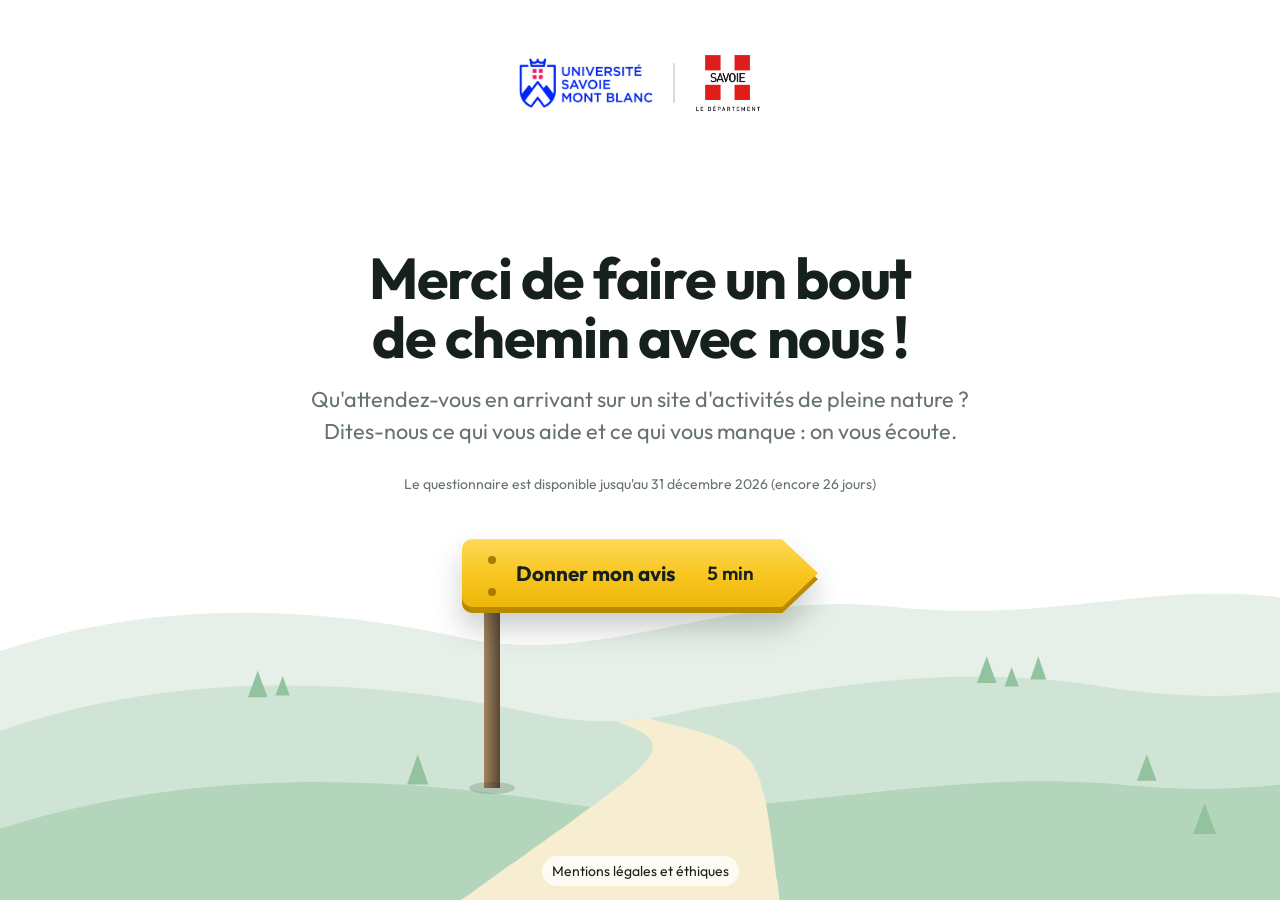
==== commit 32750ab0: "Décompte jusqu'au 31 décembre, affichage mobile sans défilement, champs de précision en menu déroula" ====
--- a/index.html
+++ b/index.html
@@ -4,7 +4,7 @@
   <meta charset="UTF-8">
   <meta name="viewport" content="width=device-width, initial-scale=1.0, viewport-fit=cover">
   <title>Questionnaire sur la pertinence de la signalétique</title>
-  <link rel="stylesheet" href="css/style.css?v=14">
+  <link rel="stylesheet" href="css/style.css?v=29">
 </head>
 <body class="fixed">
 
@@ -28,6 +28,8 @@
 
       <h1>Merci de faire un bout de chemin avec nous&nbsp;!</h1>
       <p class="intro"><span>Qu'attendez-vous en arrivant sur un site d'activités de pleine nature&nbsp;?</span> <span>Dites-nous ce qui vous aide et ce qui vous manque&nbsp;: on vous écoute.</span></p>
+
+      <p class="countdown" id="countdown">Le questionnaire est disponible jusqu'au 31&nbsp;décembre&nbsp;2026<span class="cd-left"></span></p>
 
       <div class="signpost">
         <span class="pole" aria-hidden="true"></span>
@@ -95,6 +97,11 @@
     legalModal.addEventListener('click', e => { if (e.target === legalModal) closeLegal(); });
     document.addEventListener('keydown', e => { if (e.key === 'Escape') closeLegal(); });
 
+    const countdown = document.getElementById('countdown');
+    const daysLeft = Math.ceil((new Date('2027-01-01T00:00:00+01:00') - Date.now()) / 86400000);
+    if (daysLeft <= 0) countdown.textContent = 'Le questionnaire était disponible jusqu\'au 31\u00a0décembre\u00a02026';
+    else countdown.querySelector('.cd-left').textContent = daysLeft === 1 ? ' (dernier jour)' : ' (encore ' + daysLeft + '\u00a0jours)';
+
     const pole = document.querySelector('.pole');
     const hills = document.querySelector('.hills');
     function plantPole () {
--- a/css/style.css
+++ b/css/style.css
@@ -5,6 +5,7 @@
   --mist:  #EEF2F0;
   --line:  #D5DCD8;
   --ink:   #17211C;
+  --forest: #244534;
   --muted: #66736C;
   --plate: #F7C51E;
   --plate-dark: #DDAA00;
@@ -50,7 +51,7 @@
 /* barre d'avancement */
 .progress {
   position: fixed; top: 24px; left: 50%; z-index: 20; transform: translateX(-50%);
-  width: min(480px, calc(100vw - 136px)); height: 8px;
+  width: min(480px, calc(100vw - 248px)); height: 8px;
   background: var(--mist); border-radius: 999px;
 }
 .progress-fill {
@@ -66,13 +67,14 @@
 
 .back {
   position: fixed; top: 10px; left: 16px; z-index: 21;
-  width: 36px; height: 36px; border-radius: 50%;
-  display: flex; align-items: center; justify-content: center;
+  height: 36px; padding: 0 15px 0 13px; border-radius: 999px;
+  display: flex; align-items: center; justify-content: center; gap: 7px;
   background: var(--mist); border: none; cursor: pointer;
+  font: inherit; font-size: 14px; font-weight: 600; color: var(--ink);
   visibility: hidden; transition: background var(--t);
 }
 .back::before {
-  content: ''; width: 9px; height: 9px; margin-left: 3px;
+  content: ''; width: 8px; height: 8px; margin-left: 3px;
   border-left: 2.5px solid var(--ink); border-bottom: 2.5px solid var(--ink);
   transform: rotate(45deg);
 }
@@ -114,7 +116,7 @@
 }
 .opt:active { transform: scale(0.98); }
 @media (hover: hover) { .opt:hover { border-color: var(--ink); } }
-.opt.sel, .opt.sel:hover { background: var(--ink); border-color: var(--ink); color: var(--paper); }
+.opt.sel, .opt.sel:hover { background: var(--forest); border-color: var(--forest); color: var(--paper); }
 .opt small { display: block; margin-top: 2px; font-size: 14px; font-weight: 400; color: var(--muted); }
 .opt.sel small { color: #B9C4BE; }
 .opts:not(.multi) .opt.sel, .opts:not(.multi) .opt.sel:hover { background: var(--plate); border-color: var(--plate); color: var(--ink); }
@@ -193,7 +195,7 @@
 }
 .seg-btn svg { width: 24px; height: 14px; display: block; fill: #BAC4BE; transition: fill var(--t); }
 @media (hover: hover) { .seg-btn:not(.sel):hover { color: var(--ink); } .seg-btn:not(.sel):hover svg { fill: var(--muted); } }
-.seg-btn.sel { background: var(--ink); color: var(--paper); }
+.seg-btn.sel { background: var(--forest); color: var(--paper); }
 .seg-btn.sel svg { fill: var(--plate); }
 
 /* fréquence : une ligne par activité choisie */
@@ -229,12 +231,25 @@
 }
 @media (hover: hover) { .freq-btn:not(.sel):hover { background: var(--mist); } }
 .freq-btn.sel { background: var(--plate); font-weight: 600; }
+.freq-btn { position: relative; }
+.freq-btn::before, .freq-btn::after { content: ''; position: absolute; background: rgba(23, 33, 28, 0.1); pointer-events: none; }
+.freq-btn:nth-child(odd)::after { top: 24%; bottom: 24%; right: -2.5px; width: 1px; }
+.freq-btn:nth-child(n+3)::before { top: -2.5px; left: 14%; right: 14%; height: 1px; }
+
+@media (min-width: 481px) {
+  .freq-opts.cols-3 { grid-template-columns: repeat(3, 1fr); }
+  .freq-opts.cols-3 .freq-btn::before { display: none; }
+  .freq-opts.cols-3 .freq-btn:nth-child(2)::after { top: 24%; bottom: 24%; right: -2.5px; width: 1px; }
+  .freq-opts.cols-3 .freq-btn:last-child::after { display: none; }
+}
+
+#q_saisons.single .btn-next { display: none; }
 
 /* question activités : un peu plus large pour les pastilles */
 .stage-wide .slides { max-width: 660px; }
 
 @media (max-width: 480px) {
-  .opts.multi .precise-box { padding-left: 16px; }
+  .opts.multi .precise-box { padding-left: 16px; --sug-l: 16px; }
   .opts.chips { gap: 6px; }
   .chip, .chip-add, .chip-form { min-height: 38px; font-size: 15px; }
   .chip { padding: 7px 13px 7px 10px; gap: 7px; }
@@ -246,6 +261,8 @@
   .freq-inner .freq-opts { margin: 0 10px 10px; }
   .freq-opts { grid-template-columns: 1fr; }
   .freq-btn { min-height: 44px; }
+  .freq-btn:nth-child(odd)::after { display: none; }
+  .freq-btn:nth-child(n+2)::before { top: -2.5px; left: 14%; right: 14%; height: 1px; }
   .level-q { font-size: 15px; }
   .seg-btn { padding: 8px 2px 7px; font-size: 13px; }
 }
@@ -253,11 +270,12 @@
 /* téléphone : on fait défiler plutôt que de réduire */
 @media (max-width: 600px) {
   body.fixed { height: auto; min-height: 100dvh; overflow: auto; overscroll-behavior: auto; }
-  body.fixed::before {
-    content: ''; position: fixed; top: 0; left: 0; right: 0; height: 52px; z-index: 19;
-    background: linear-gradient(var(--paper) 78%, rgba(255,255,255,0));
+  body.survey::before {
+    content: ''; position: fixed; top: 0; left: 0; right: 0; height: 66px; z-index: 19;
+    background: linear-gradient(var(--paper) 80%, rgba(255,255,255,0));
   }
   body.fixed .stage { height: auto; min-height: 100vh; min-height: 100dvh; overflow: visible; padding-top: 64px; padding-bottom: calc(var(--band-h) * 0.6 + 56px); }
+  .progress { left: 124px; right: 20px; width: auto; transform: none; }
 }
 
 .opts.compact { gap: 8px; }
@@ -293,14 +311,14 @@
 .opt.sel:has(+ .precise:not([hidden])) { border-bottom-left-radius: 0; border-bottom-right-radius: 0; }
 .opts .precise {
   margin-top: -10px; padding: 2px 16px 16px 50px;
-  border: 2px solid var(--ink); border-top: none; border-radius: 0 0 var(--r-tile) var(--r-tile);
-  background: var(--ink) linear-gradient(rgba(255, 255, 255, 0.24), rgba(255, 255, 255, 0.24)) no-repeat;
+  border: 2px solid var(--forest); border-top: none; border-radius: 0 0 var(--r-tile) var(--r-tile);
+  background: var(--forest) linear-gradient(rgba(255, 255, 255, 0.24), rgba(255, 255, 255, 0.24)) no-repeat;
   background-size: calc(100% - 66px) 1px; background-position: 50px calc(100% - 11px);
   color: var(--paper); font-size: 16px; caret-color: var(--plate);
   animation: preciseIn 0.2s ease;
 }
 .opts .precise:focus {
-  border-color: var(--ink);
+  border-color: var(--forest);
   background-image: linear-gradient(var(--plate), var(--plate)); background-size: calc(100% - 66px) 2px;
 }
 .opts .precise::placeholder { color: #8E9A94; }
@@ -309,28 +327,49 @@
 
 /* précision libre avec suggestions, dans la case cochée */
 .opts .precise-box {
-  margin-top: -10px; padding: 0 16px 14px 50px;
-  border-radius: 0 0 var(--r-tile) var(--r-tile); background: var(--ink);
+  margin-top: -10px; padding: 0 12px 12px 46px;
+  border-radius: 0 0 var(--r-tile) var(--r-tile); background: var(--forest);
   animation: preciseIn 0.2s ease;
 }
 .precise-input {
-  display: block; width: 100%; padding: 4px 0 7px;
-  border: none; border-bottom: 1px solid rgba(255, 255, 255, 0.24); border-radius: 0;
-  background: transparent; color: var(--paper); font-size: 16px; outline: none; caret-color: var(--plate);
-  transition: border-color var(--t);
-}
-.precise-input:focus { border-bottom-color: var(--plate); }
-.precise-input::placeholder { color: #8E9A94; }
-.suggest { display: flex; flex-wrap: wrap; gap: 6px; margin-top: 10px; }
+  display: block; width: 100%; padding: 9px 12px;
+  border: none; border-radius: 10px;
+  background: var(--paper); color: var(--ink); font-size: 16px; outline: none; caret-color: var(--ink);
+  transition: box-shadow var(--t);
+}
+.precise-input:focus { box-shadow: 0 0 0 3px var(--plate); }
+.precise-input::placeholder { color: var(--muted); }
+.opts .precise-box { position: relative; }
+
+/* « Autre » : le champ se place à droite de la réponse, sur la même ligne */
+.opts:has(> .precise-box[data-for="autre"]) { grid-template-columns: auto 1fr; column-gap: 0; }
+.opts:has(> .precise-box[data-for="autre"]) > * { grid-column: 1 / -1; }
+.opts > .opt.sel[data-value="autre"]:has(+ .precise-box:not([hidden])) {
+  grid-column: 1; padding-right: 10px; border-radius: var(--r-tile) 0 0 var(--r-tile);
+}
+.opts.multi > .precise-box[data-for="autre"]:not([hidden]) {
+  grid-column: 2; display: flex; align-items: center;
+  margin: 0; padding: 6px 8px 6px 0;
+  border: 2px solid var(--forest); border-left: none; border-radius: 0 var(--r-tile) var(--r-tile) 0;
+}
+.precise-box[data-for="autre"] .precise-input { padding: 7px 10px; }
+.suggest {
+  position: absolute; left: var(--sug-l, 46px); right: 12px; top: calc(100% - 12px); z-index: 10;
+  padding: 4px; border-top: 1px solid var(--line);
+  background: var(--paper); border-radius: 0 0 10px 10px;
+  box-shadow: 0 16px 30px rgba(23, 33, 28, 0.22);
+}
 .suggest[hidden] { display: none; }
+.precise-box.open .precise-input { border-radius: 10px 10px 0 0; box-shadow: none; }
 .sug {
-  min-height: 32px; padding: 5px 12px; border-radius: 999px; cursor: pointer;
-  border: 1.5px solid rgba(255, 255, 255, 0.26); background: transparent; color: var(--paper);
-  font-size: 14px; font-weight: 500; animation: preciseIn 0.15s ease;
-  transition: background var(--t), border-color var(--t), color var(--t);
-}
-@media (hover: hover) { .sug:hover { background: var(--plate); border-color: var(--plate); color: var(--ink); } }
-.sug:active { background: var(--plate); border-color: var(--plate); color: var(--ink); }
+  display: block; width: 100%; min-height: 40px; padding: 8px 10px; border: none; border-radius: 8px;
+  background: transparent; color: var(--ink); text-align: left; cursor: pointer;
+  font-size: 16px; font-weight: 500; animation: preciseIn 0.15s ease;
+  transition: background var(--t);
+}
+.sug.on { background: var(--mist); }
+@media (hover: hover) { .sug:hover { background: var(--mist); } }
+.sug:active { background: var(--plate); }
 
 /* bouton : lame de panneau directionnel jaune */
 .btn {
@@ -557,6 +596,7 @@
 .partners img { display: block; height: 22px; width: auto; }
 .partners .savoie { height: 26px; }
 .partners .logos-sep { width: 1.5px; height: 18px; }
+@media (max-width: 600px) { .partners { position: fixed; z-index: 0; } }
 .hill-far  { fill: #E6F0E8; }
 .hill-mid  { fill: #CFE4D4; }
 .hill-near { fill: #B3D5BB; }
@@ -582,6 +622,8 @@
 .home .intro { font-size: clamp(19px, 2.4vh, 23px); line-height: 1.45; color: var(--muted); margin-bottom: clamp(36px, 6vh, 56px); max-width: 36em; text-wrap: balance; }
 @media (min-width: 720px) { .home .intro span { display: block; } }
 @media (orientation: portrait) { .home { padding-bottom: calc(var(--hills-h) * 0.62); } }
+.countdown { margin: calc(clamp(36px, 6vh, 56px) * -0.5) 0 clamp(30px, 5vh, 48px); font-size: 14px; color: var(--muted); text-wrap: balance; }
+.cd-left { white-space: nowrap; }
 /* bouton d'entrée : lame de panneau directionnel en relief, sur son poteau */
 .signpost { position: relative; display: inline-block; }
 .pole {
@@ -633,6 +675,7 @@
   .logos .savoie { height: 46px; }
   .home h1 { font-size: 32px; margin-bottom: 10px; }
   .home .intro { font-size: 18px; margin-bottom: 32px; }
+  .countdown { margin-bottom: 26px; }
 }
 
 /* accès backstage */
@@ -804,3 +847,39 @@
   .opt { min-height: 46px; padding: 10px 14px; }
   .slide .btn-next { margin-top: 14px; }
 }
+
+/* téléphone : réponses resserrées pour limiter le défilement */
+@media (max-width: 600px) {
+  body.fixed .stage { padding-top: 60px; padding-bottom: 70px; }
+  .q-title { font-size: 24px; margin-bottom: 14px; }
+  .act-count { margin: -6px 0 12px; font-size: 15px; }
+  .opts { gap: 7px; }
+  .opt { min-height: 44px; padding: 9px 13px; gap: 10px; font-size: 15.5px; line-height: 1.2; }
+  .multi .opt::before { width: 20px; height: 20px; border-radius: 6px; }
+  .opts.chips { gap: 6px; }
+  .chip, .chip-add, .chip-form { min-height: 36px; font-size: 15px; }
+  .chip { padding: 6px 12px 6px 9px; gap: 6px; }
+  .chip-add { padding: 6px 12px; }
+  .multi .chip::before { width: 16px; height: 16px; }
+  .btn { min-height: 46px; padding: 10px 20px; }
+  .slide .btn-next { margin-top: 14px; }
+  .field { padding: 11px 14px; font-size: 16px; }
+  .btn-primary { min-height: 54px; padding: 7px 7px 7px 22px; font-size: 17px; }
+  .btn-primary::after { width: 40px; height: 40px; }
+}
+@media (max-width: 600px) and (max-height: 760px) {
+  body.fixed .stage { padding-top: 52px; padding-bottom: 64px; }
+  .q-title { font-size: 22px; margin-bottom: 12px; }
+  .act-count { margin: -4px 0 10px; }
+  .opts { gap: 6px; }
+  .opt { min-height: 40px; padding: 7px 12px; font-size: 15px; }
+  .multi .opt::before { width: 18px; height: 18px; }
+  .opts.chips { gap: 4px; }
+  .chip, .chip-add, .chip-form { min-height: 31px; font-size: 14px; }
+  .chip { padding: 5px 10px 5px 8px; gap: 5px; }
+  .chip-add { padding: 5px 10px; }
+  .chip .chip-lvl { font-size: 13px; }
+  .btn-primary { min-height: 50px; }
+  .btn-primary::after { width: 38px; height: 38px; }
+  .slide .btn-next { margin-top: 12px; }
+}
